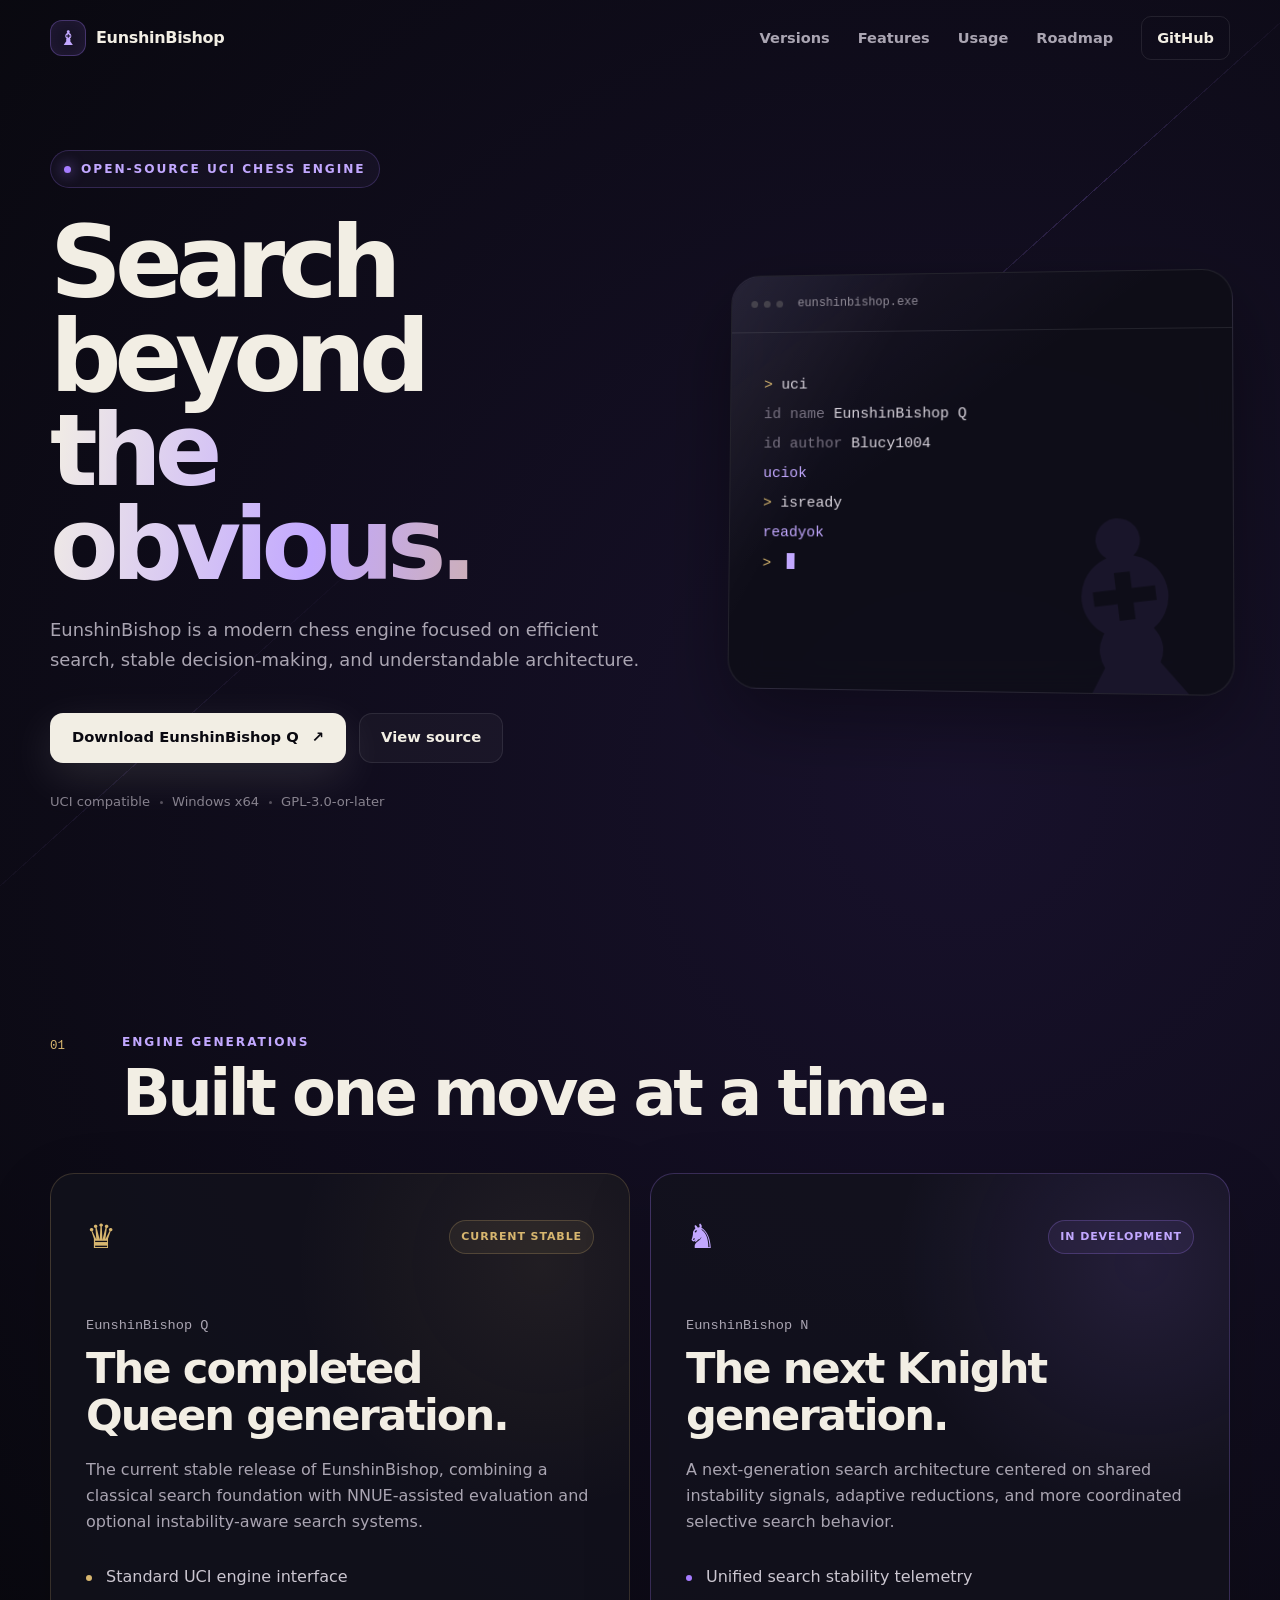
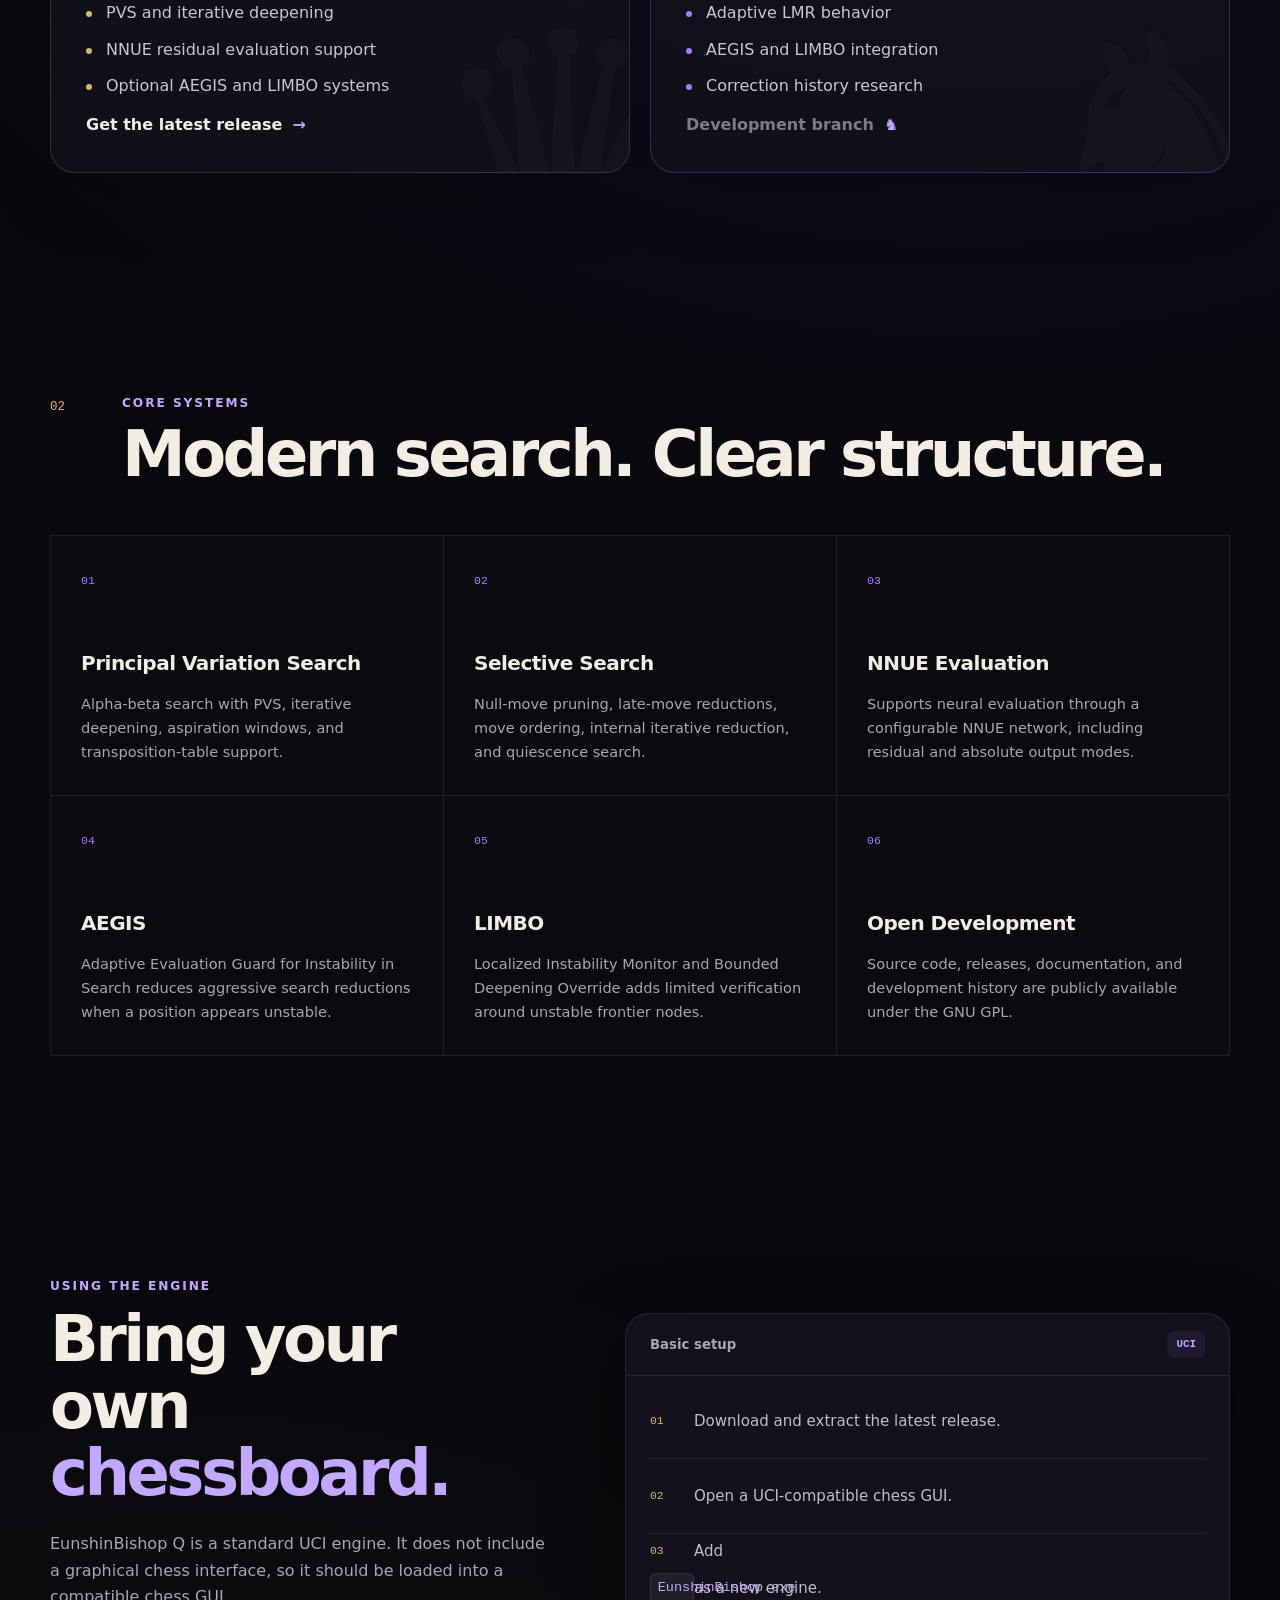
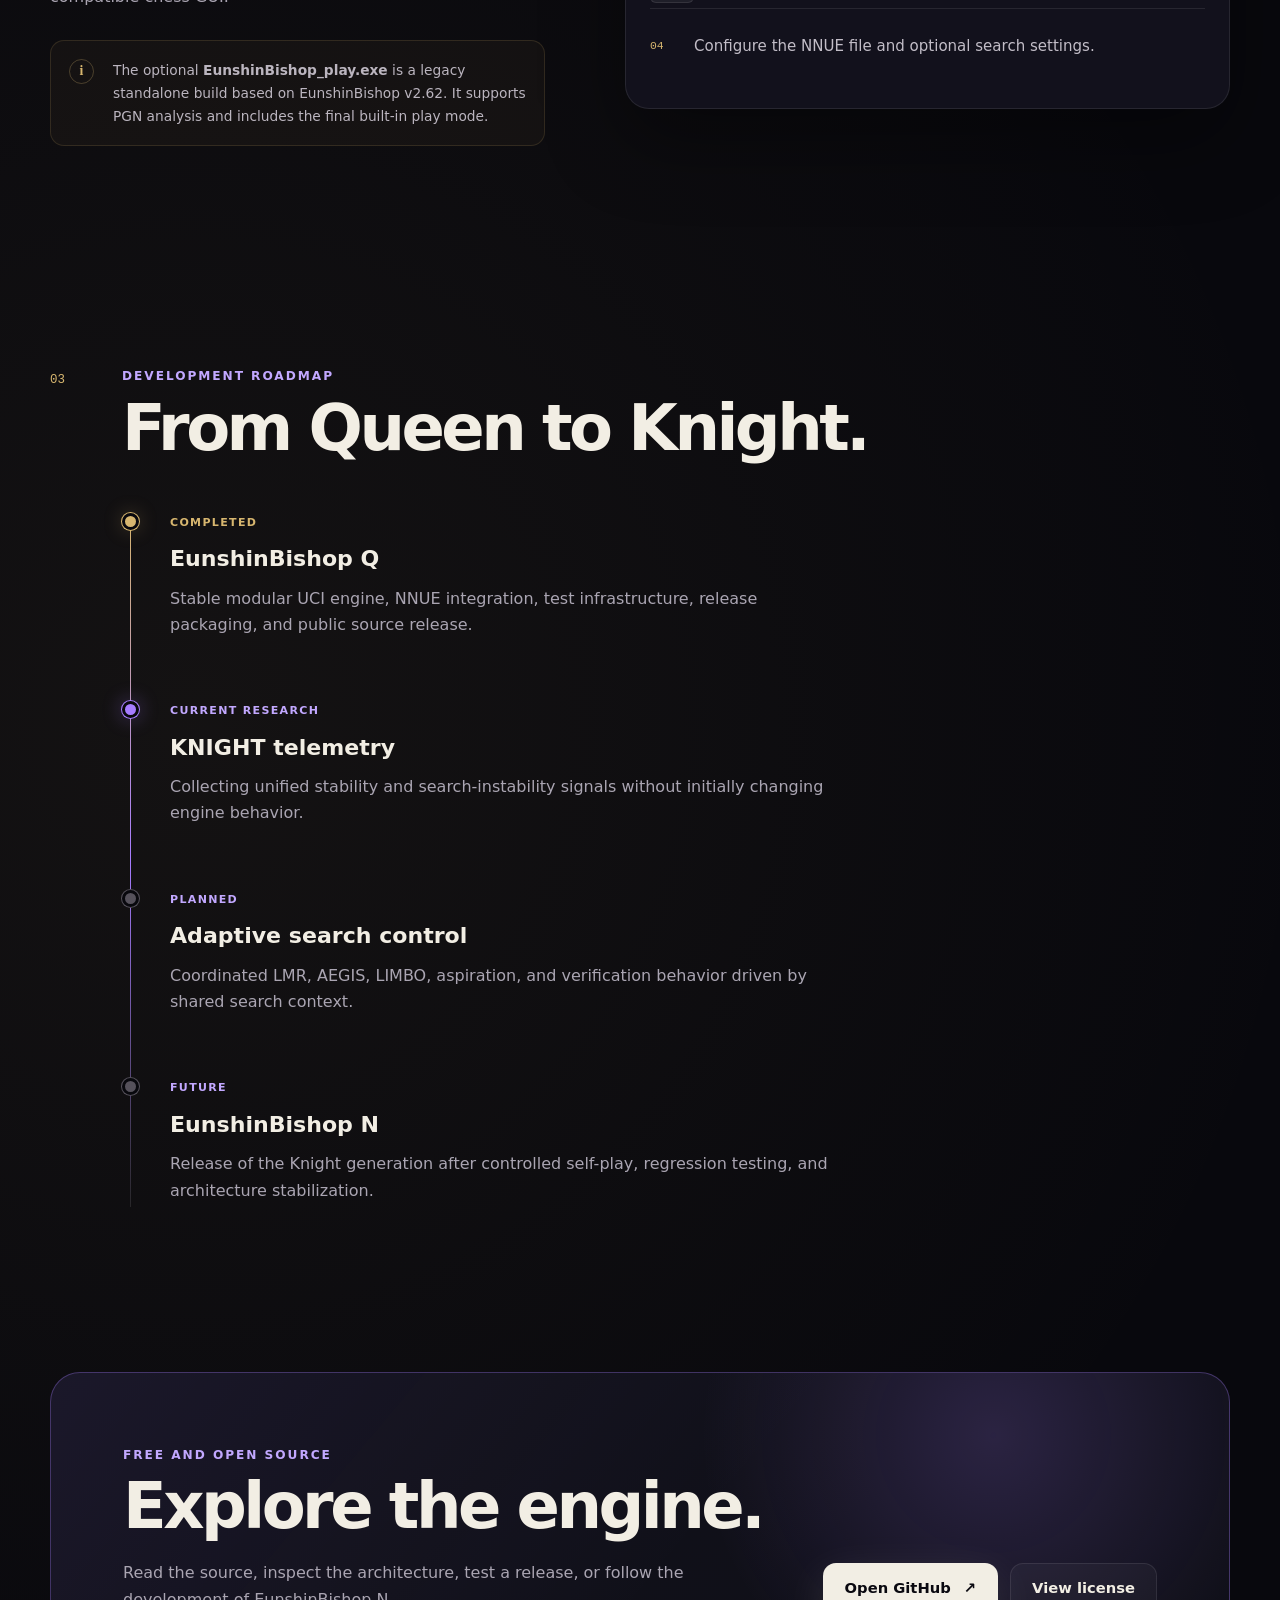
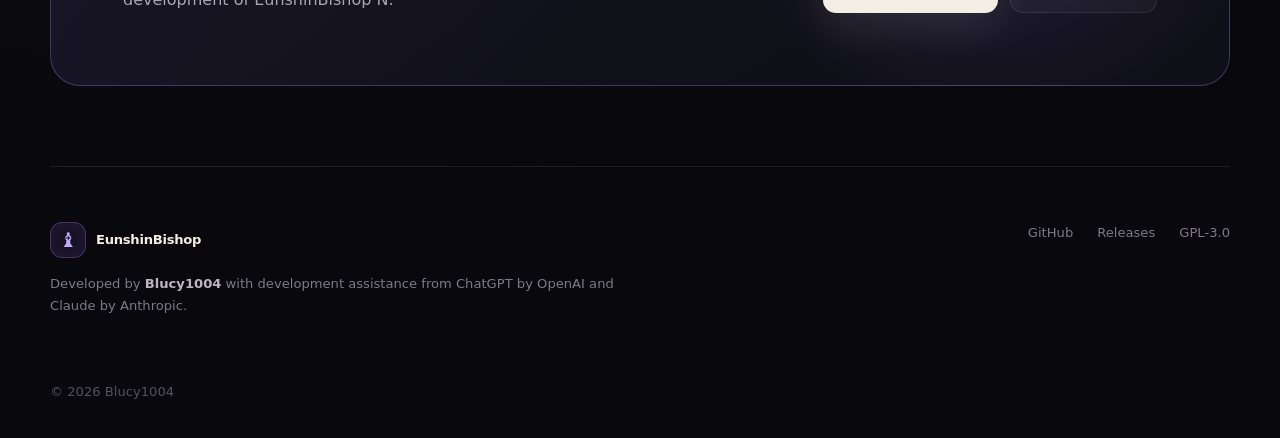
==== docs/index.html @ 6d29eba9 "Build official EunshinBishop website" ====
﻿<!DOCTYPE html>
<html lang="en">
<head>
  <meta charset="UTF-8">
  <meta name="viewport" content="width=device-width, initial-scale=1.0">

  <meta
    name="description"
    content="EunshinBishop is a free and open-source UCI chess engine developed by Blucy1004."
  >

  <title>EunshinBishop — Open Source Chess Engine</title>

  <link rel="stylesheet" href="style.css">
</head>

<body>
  <div class="background-grid" aria-hidden="true"></div>
  <div class="bishop-line bishop-line-one" aria-hidden="true"></div>
  <div class="bishop-line bishop-line-two" aria-hidden="true"></div>

  <header class="site-header">
    <a class="brand" href="#top" aria-label="EunshinBishop home">
      <span class="brand-symbol">♝</span>
      <span>EunshinBishop</span>
    </a>

    <button
      class="menu-button"
      type="button"
      aria-label="Open navigation"
      aria-expanded="false"
    >
      <span></span>
      <span></span>
      <span></span>
    </button>

    <nav class="site-nav" aria-label="Main navigation">
      <a href="#versions">Versions</a>
      <a href="#features">Features</a>
      <a href="#usage">Usage</a>
      <a href="#roadmap">Roadmap</a>
      <a
        class="nav-github"
        href="https://github.com/Blucy1004/EunshinBishop"
        target="_blank"
        rel="noopener noreferrer"
      >
        GitHub
      </a>
    </nav>
  </header>

  <main id="top">
    <section class="hero section">
      <div class="hero-copy reveal">
        <div class="eyebrow">
          <span class="status-dot"></span>
          Open-source UCI chess engine
        </div>

        <h1>
          Search beyond
          <span>the obvious.</span>
        </h1>

        <p class="hero-description">
          EunshinBishop is a modern chess engine focused on efficient search,
          stable decision-making, and understandable architecture.
        </p>

        <div class="hero-actions">
          <a
            class="button button-primary"
            href="https://github.com/Blucy1004/EunshinBishop/releases"
            target="_blank"
            rel="noopener noreferrer"
          >
            Download EunshinBishop Q
            <span aria-hidden="true">↗</span>
          </a>

          <a
            class="button button-secondary"
            href="https://github.com/Blucy1004/EunshinBishop"
            target="_blank"
            rel="noopener noreferrer"
          >
            View source
          </a>
        </div>

        <div class="hero-meta">
          <span>UCI compatible</span>
          <span>Windows x64</span>
          <span>GPL-3.0-or-later</span>
        </div>
      </div>

      <div class="hero-visual reveal" aria-hidden="true">
        <div class="engine-card">
          <div class="engine-card-header">
            <span class="terminal-dots">
              <i></i>
              <i></i>
              <i></i>
            </span>

            <span>eunshinbishop.exe</span>
          </div>

          <div class="terminal">
            <p><span class="prompt">&gt;</span> uci</p>
            <p><span class="muted">id name</span> EunshinBishop Q</p>
            <p><span class="muted">id author</span> Blucy1004</p>
            <p><span class="accent">uciok</span></p>
            <p><span class="prompt">&gt;</span> isready</p>
            <p><span class="accent">readyok</span></p>
            <p class="terminal-cursor">
              <span class="prompt">&gt;</span>
              <span class="cursor"></span>
            </p>
          </div>

          <div class="bishop-emblem">♝</div>
        </div>
      </div>
    </section>

    <section id="versions" class="section">
      <div class="section-heading reveal">
        <span class="section-number">01</span>

        <div>
          <p class="section-label">Engine generations</p>
          <h2>Built one move at a time.</h2>
        </div>
      </div>

      <div class="version-grid">
        <article class="version-card version-current reveal">
          <div class="version-topline">
            <span class="piece-icon">♛</span>
            <span class="version-badge">Current stable</span>
          </div>

          <p class="version-name">EunshinBishop Q</p>

          <h3>The completed Queen generation.</h3>

          <p>
            The current stable release of EunshinBishop, combining a classical
            search foundation with NNUE-assisted evaluation and optional
            instability-aware search systems.
          </p>

          <ul>
            <li>Standard UCI engine interface</li>
            <li>PVS and iterative deepening</li>
            <li>NNUE residual evaluation support</li>
            <li>Optional AEGIS and LIMBO systems</li>
          </ul>

          <a
            class="text-link"
            href="https://github.com/Blucy1004/EunshinBishop/releases"
            target="_blank"
            rel="noopener noreferrer"
          >
            Get the latest release
            <span>→</span>
          </a>
        </article>

        <article class="version-card version-next reveal">
          <div class="version-topline">
            <span class="piece-icon">♞</span>
            <span class="version-badge version-badge-next">In development</span>
          </div>

          <p class="version-name">EunshinBishop N</p>

          <h3>The next Knight generation.</h3>

          <p>
            A next-generation search architecture centered on shared
            instability signals, adaptive reductions, and more coordinated
            selective search behavior.
          </p>

          <ul>
            <li>Unified search stability telemetry</li>
            <li>Adaptive LMR behavior</li>
            <li>AEGIS and LIMBO integration</li>
            <li>Correction history research</li>
          </ul>

          <span class="text-link text-link-disabled">
            Development branch
            <span>♞</span>
          </span>
        </article>
      </div>
    </section>

    <section id="features" class="section">
      <div class="section-heading reveal">
        <span class="section-number">02</span>

        <div>
          <p class="section-label">Core systems</p>
          <h2>Modern search. Clear structure.</h2>
        </div>
      </div>

      <div class="feature-grid">
        <article class="feature-card reveal">
          <span class="feature-index">01</span>
          <h3>Principal Variation Search</h3>
          <p>
            Alpha-beta search with PVS, iterative deepening, aspiration
            windows, and transposition-table support.
          </p>
        </article>

        <article class="feature-card reveal">
          <span class="feature-index">02</span>
          <h3>Selective Search</h3>
          <p>
            Null-move pruning, late-move reductions, move ordering, internal
            iterative reduction, and quiescence search.
          </p>
        </article>

        <article class="feature-card reveal">
          <span class="feature-index">03</span>
          <h3>NNUE Evaluation</h3>
          <p>
            Supports neural evaluation through a configurable NNUE network,
            including residual and absolute output modes.
          </p>
        </article>

        <article class="feature-card reveal">
          <span class="feature-index">04</span>
          <h3>AEGIS</h3>
          <p>
            Adaptive Evaluation Guard for Instability in Search reduces
            aggressive search reductions when a position appears unstable.
          </p>
        </article>

        <article class="feature-card reveal">
          <span class="feature-index">05</span>
          <h3>LIMBO</h3>
          <p>
            Localized Instability Monitor and Bounded Deepening Override adds
            limited verification around unstable frontier nodes.
          </p>
        </article>

        <article class="feature-card reveal">
          <span class="feature-index">06</span>
          <h3>Open Development</h3>
          <p>
            Source code, releases, documentation, and development history are
            publicly available under the GNU GPL.
          </p>
        </article>
      </div>
    </section>

    <section id="usage" class="section usage-section">
      <div class="usage-content reveal">
        <p class="section-label">Using the engine</p>

        <h2>
          Bring your own
          <span>chessboard.</span>
        </h2>

        <p>
          EunshinBishop Q is a standard UCI engine. It does not include a
          graphical chess interface, so it should be loaded into a compatible
          chess GUI.
        </p>

        <div class="usage-notice">
          <span class="notice-icon">i</span>

          <p>
            The optional <strong>EunshinBishop_play.exe</strong> is a legacy
            standalone build based on EunshinBishop v2.62. It supports PGN
            analysis and includes the final built-in play mode.
          </p>
        </div>
      </div>

      <div class="uci-panel reveal">
        <div class="uci-panel-title">
          <span>Basic setup</span>
          <span class="uci-language">UCI</span>
        </div>

        <ol>
          <li>
            <span>01</span>
            Download and extract the latest release.
          </li>
          <li>
            <span>02</span>
            Open a UCI-compatible chess GUI.
          </li>
          <li>
            <span>03</span>
            Add <code>EunshinBishop.exe</code> as a new engine.
          </li>
          <li>
            <span>04</span>
            Configure the NNUE file and optional search settings.
          </li>
        </ol>
      </div>
    </section>

    <section id="roadmap" class="section">
      <div class="section-heading reveal">
        <span class="section-number">03</span>

        <div>
          <p class="section-label">Development roadmap</p>
          <h2>From Queen to Knight.</h2>
        </div>
      </div>

      <div class="roadmap">
        <div class="roadmap-item roadmap-complete reveal">
          <div class="roadmap-marker"></div>

          <div class="roadmap-content">
            <span>Completed</span>
            <h3>EunshinBishop Q</h3>
            <p>
              Stable modular UCI engine, NNUE integration, test infrastructure,
              release packaging, and public source release.
            </p>
          </div>
        </div>

        <div class="roadmap-item roadmap-active reveal">
          <div class="roadmap-marker"></div>

          <div class="roadmap-content">
            <span>Current research</span>
            <h3>KNIGHT telemetry</h3>
            <p>
              Collecting unified stability and search-instability signals
              without initially changing engine behavior.
            </p>
          </div>
        </div>

        <div class="roadmap-item reveal">
          <div class="roadmap-marker"></div>

          <div class="roadmap-content">
            <span>Planned</span>
            <h3>Adaptive search control</h3>
            <p>
              Coordinated LMR, AEGIS, LIMBO, aspiration, and verification
              behavior driven by shared search context.
            </p>
          </div>
        </div>

        <div class="roadmap-item reveal">
          <div class="roadmap-marker"></div>

          <div class="roadmap-content">
            <span>Future</span>
            <h3>EunshinBishop N</h3>
            <p>
              Release of the Knight generation after controlled self-play,
              regression testing, and architecture stabilization.
            </p>
          </div>
        </div>
      </div>
    </section>

    <section class="section final-cta reveal">
      <div>
        <p class="section-label">Free and open source</p>
        <h2>Explore the engine.</h2>

        <p>
          Read the source, inspect the architecture, test a release, or follow
          the development of EunshinBishop N.
        </p>
      </div>

      <div class="final-actions">
        <a
          class="button button-primary"
          href="https://github.com/Blucy1004/EunshinBishop"
          target="_blank"
          rel="noopener noreferrer"
        >
          Open GitHub
          <span>↗</span>
        </a>

        <a
          class="button button-secondary"
          href="https://github.com/Blucy1004/EunshinBishop/blob/main/LICENSE"
          target="_blank"
          rel="noopener noreferrer"
        >
          View license
        </a>
      </div>
    </section>
  </main>

  <footer class="site-footer">
    <div>
      <a class="brand footer-brand" href="#top">
        <span class="brand-symbol">♝</span>
        <span>EunshinBishop</span>
      </a>

      <p>
        Developed by <strong>Blucy1004</strong> with development assistance
        from ChatGPT by OpenAI and Claude by Anthropic.
      </p>
    </div>

    <div class="footer-links">
      <a
        href="https://github.com/Blucy1004/EunshinBishop"
        target="_blank"
        rel="noopener noreferrer"
      >
        GitHub
      </a>

      <a
        href="https://github.com/Blucy1004/EunshinBishop/releases"
        target="_blank"
        rel="noopener noreferrer"
      >
        Releases
      </a>

      <a
        href="https://github.com/Blucy1004/EunshinBishop/blob/main/LICENSE"
        target="_blank"
        rel="noopener noreferrer"
      >
        GPL-3.0
      </a>
    </div>

    <p class="copyright">
      © <span id="current-year"></span> Blucy1004
    </p>
  </footer>

  <script src="script.js"></script>
</body>
</html>
---- docs/style.css ----
﻿:root {
  --background: #08080d;
  --background-soft: #0d0d15;
  --panel: rgba(19, 18, 29, 0.78);
  --panel-strong: #12111c;
  --ivory: #f2eee4;
  --muted: #aaa5b2;
  --purple: #a67cff;
  --purple-bright: #c2a8ff;
  --purple-dark: #6f43d6;
  --gold: #d7b66f;
  --border: rgba(255, 255, 255, 0.09);
  --border-bright: rgba(166, 124, 255, 0.32);
  --shadow: 0 30px 80px rgba(0, 0, 0, 0.38);
  --container: 1180px;
  --radius: 24px;
}

* {
  box-sizing: border-box;
}

html {
  scroll-behavior: smooth;
}

body {
  margin: 0;
  overflow-x: hidden;
  background:
    radial-gradient(circle at 75% 15%, rgba(111, 67, 214, 0.15), transparent 30%),
    radial-gradient(circle at 15% 75%, rgba(215, 182, 111, 0.06), transparent 28%),
    var(--background);
  color: var(--ivory);
  font-family:
    Inter,
    ui-sans-serif,
    system-ui,
    -apple-system,
    BlinkMacSystemFont,
    "Segoe UI",
    sans-serif;
  line-height: 1.65;
}

body.menu-open {
  overflow: hidden;
}

a {
  color: inherit;
  text-decoration: none;
}

button,
a {
  -webkit-tap-highlight-color: transparent;
}

code {
  padding: 0.18rem 0.42rem;
  border: 1px solid var(--border);
  border-radius: 6px;
  background: rgba(255, 255, 255, 0.06);
  color: var(--purple-bright);
  font-family: "Cascadia Code", Consolas, monospace;
  font-size: 0.9em;
}

.background-grid {
  position: fixed;
  inset: 0;
  z-index: -4;
  opacity: 0.24;
  background-image:
    linear-gradient(rgba(255, 255, 255, 0.025) 1px, transparent 1px),
    linear-gradient(90deg, rgba(255, 255, 255, 0.025) 1px, transparent 1px);
  background-size: 72px 72px;
  mask-image: linear-gradient(to bottom, black, transparent 82%);
  pointer-events: none;
}

.bishop-line {
  position: fixed;
  z-index: -3;
  width: 650px;
  height: 1px;
  opacity: 0.32;
  background: linear-gradient(
    90deg,
    transparent,
    rgba(166, 124, 255, 0.58),
    transparent
  );
  pointer-events: none;
}

.bishop-line-one {
  top: 22%;
  right: -130px;
  transform: rotate(-42deg);
}

.bishop-line-two {
  bottom: 16%;
  left: -180px;
  transform: rotate(-42deg);
  opacity: 0.16;
}

.site-header {
  position: fixed;
  top: 0;
  left: 50%;
  z-index: 100;
  width: min(calc(100% - 32px), var(--container));
  height: 76px;
  display: flex;
  align-items: center;
  justify-content: space-between;
  transform: translateX(-50%);
  transition:
    background 180ms ease,
    border-color 180ms ease,
    backdrop-filter 180ms ease,
    top 180ms ease;
}

.site-header.scrolled {
  top: 12px;
  padding: 0 22px;
  border: 1px solid var(--border);
  border-radius: 18px;
  background: rgba(8, 8, 13, 0.76);
  box-shadow: 0 20px 45px rgba(0, 0, 0, 0.22);
  backdrop-filter: blur(18px);
}

.brand {
  display: inline-flex;
  align-items: center;
  gap: 10px;
  color: var(--ivory);
  font-weight: 740;
  letter-spacing: -0.02em;
}

.brand-symbol {
  display: grid;
  width: 36px;
  height: 36px;
  place-items: center;
  border: 1px solid var(--border-bright);
  border-radius: 12px;
  background: rgba(166, 124, 255, 0.09);
  color: var(--purple-bright);
  font-size: 1.25rem;
  box-shadow: inset 0 0 18px rgba(166, 124, 255, 0.08);
}

.site-nav {
  display: flex;
  align-items: center;
  gap: 28px;
  color: var(--muted);
  font-size: 0.91rem;
  font-weight: 600;
}

.site-nav a {
  transition: color 150ms ease;
}

.site-nav a:hover {
  color: var(--ivory);
}

.nav-github {
  padding: 9px 15px;
  border: 1px solid var(--border);
  border-radius: 10px;
  color: var(--ivory);
}

.menu-button {
  display: none;
  width: 42px;
  height: 42px;
  padding: 10px;
  border: 1px solid var(--border);
  border-radius: 12px;
  background: rgba(255, 255, 255, 0.04);
}

.menu-button span {
  display: block;
  width: 100%;
  height: 1px;
  margin: 5px 0;
  background: var(--ivory);
  transition:
    transform 180ms ease,
    opacity 180ms ease;
}

.section {
  width: min(calc(100% - 40px), var(--container));
  margin: 0 auto;
  padding: 110px 0;
}

.hero {
  min-height: 100vh;
  display: grid;
  grid-template-columns: 1.08fr 0.92fr;
  align-items: center;
  gap: 80px;
  padding-top: 150px;
}

.eyebrow,
.section-label {
  color: var(--purple-bright);
  font-size: 0.76rem;
  font-weight: 760;
  letter-spacing: 0.16em;
  text-transform: uppercase;
}

.eyebrow {
  display: inline-flex;
  align-items: center;
  gap: 10px;
  padding: 8px 13px;
  border: 1px solid rgba(166, 124, 255, 0.22);
  border-radius: 999px;
  background: rgba(166, 124, 255, 0.055);
}

.status-dot {
  width: 7px;
  height: 7px;
  border-radius: 50%;
  background: var(--purple);
  box-shadow: 0 0 14px var(--purple);
}

.hero h1 {
  max-width: 780px;
  margin: 28px 0 24px;
  font-size: clamp(4rem, 7.8vw, 7rem);
  line-height: 0.94;
  letter-spacing: -0.07em;
}

.hero h1 span {
  display: block;
  color: transparent;
  background: linear-gradient(
    100deg,
    var(--ivory),
    var(--purple-bright) 46%,
    var(--gold)
  );
  background-clip: text;
  -webkit-background-clip: text;
}

.hero-description {
  max-width: 670px;
  margin: 0;
  color: var(--muted);
  font-size: 1.12rem;
}

.hero-actions {
  display: flex;
  flex-wrap: wrap;
  gap: 13px;
  margin-top: 38px;
}

.button {
  display: inline-flex;
  min-height: 50px;
  align-items: center;
  justify-content: center;
  gap: 13px;
  padding: 0 21px;
  border: 1px solid transparent;
  border-radius: 13px;
  font-size: 0.92rem;
  font-weight: 760;
  transition:
    transform 150ms ease,
    border-color 150ms ease,
    background 150ms ease,
    box-shadow 150ms ease;
}

.button:hover {
  transform: translateY(-2px);
}

.button-primary {
  background: var(--ivory);
  color: #0a0910;
  box-shadow: 0 14px 45px rgba(242, 238, 228, 0.12);
}

.button-primary:hover {
  background: white;
  box-shadow: 0 18px 55px rgba(242, 238, 228, 0.18);
}

.button-secondary {
  border-color: var(--border);
  background: rgba(255, 255, 255, 0.035);
  color: var(--ivory);
}

.button-secondary:hover {
  border-color: var(--border-bright);
  background: rgba(166, 124, 255, 0.06);
}

.hero-meta {
  display: flex;
  flex-wrap: wrap;
  gap: 10px 22px;
  margin-top: 28px;
  color: #87828e;
  font-size: 0.82rem;
}

.hero-meta span {
  position: relative;
}

.hero-meta span:not(:last-child)::after {
  position: absolute;
  top: 50%;
  right: -13px;
  width: 3px;
  height: 3px;
  border-radius: 50%;
  background: #56515d;
  content: "";
}

.hero-visual {
  position: relative;
}

.engine-card {
  position: relative;
  overflow: hidden;
  min-height: 420px;
  border: 1px solid var(--border);
  border-radius: 30px;
  background:
    linear-gradient(145deg, rgba(166, 124, 255, 0.08), transparent 40%),
    rgba(13, 13, 21, 0.82);
  box-shadow: var(--shadow);
  transform: perspective(1200px) rotateY(-5deg) rotateX(2deg);
  backdrop-filter: blur(15px);
}

.engine-card::before {
  position: absolute;
  inset: 0;
  border-radius: inherit;
  background: linear-gradient(
    120deg,
    rgba(255, 255, 255, 0.06),
    transparent 28%
  );
  content: "";
  pointer-events: none;
}

.engine-card-header {
  height: 58px;
  display: flex;
  align-items: center;
  gap: 15px;
  padding: 0 20px;
  border-bottom: 1px solid var(--border);
  color: #8e8995;
  font-family: "Cascadia Code", Consolas, monospace;
  font-size: 0.76rem;
}

.terminal-dots {
  display: flex;
  gap: 6px;
}

.terminal-dots i {
  width: 7px;
  height: 7px;
  border-radius: 50%;
  background: #3c3943;
}

.terminal {
  position: relative;
  z-index: 2;
  padding: 38px 34px;
  color: #d8d3dc;
  font-family: "Cascadia Code", Consolas, monospace;
  font-size: clamp(0.78rem, 1.4vw, 0.94rem);
  line-height: 2;
}

.terminal p {
  margin: 0;
}

.prompt {
  color: var(--gold);
}

.muted {
  color: #777180;
}

.accent {
  color: var(--purple-bright);
}

.cursor {
  display: inline-block;
  width: 8px;
  height: 1.05em;
  margin-left: 7px;
  background: var(--purple-bright);
  vertical-align: -2px;
  animation: blink 1s steps(1) infinite;
}

.bishop-emblem {
  position: absolute;
  right: -20px;
  bottom: -68px;
  color: rgba(166, 124, 255, 0.075);
  font-size: 17rem;
  line-height: 1;
  transform: rotate(-7deg);
}

.section-heading {
  display: grid;
  grid-template-columns: 54px 1fr;
  align-items: start;
  gap: 18px;
  margin-bottom: 46px;
}

.section-number {
  padding-top: 4px;
  color: var(--gold);
  font-family: "Cascadia Code", Consolas, monospace;
  font-size: 0.78rem;
}

.section-label {
  margin: 0 0 8px;
}

.section-heading h2,
.usage-content h2,
.final-cta h2 {
  margin: 0;
  font-size: clamp(2.2rem, 5vw, 4.3rem);
  line-height: 1.05;
  letter-spacing: -0.055em;
}

.version-grid {
  display: grid;
  grid-template-columns: repeat(2, 1fr);
  gap: 20px;
}

.version-card {
  position: relative;
  overflow: hidden;
  min-height: 520px;
  padding: 35px;
  border: 1px solid var(--border);
  border-radius: var(--radius);
  background: var(--panel);
  box-shadow: 0 24px 70px rgba(0, 0, 0, 0.15);
}

.version-card::after {
  position: absolute;
  right: -70px;
  bottom: -125px;
  color: rgba(255, 255, 255, 0.018);
  font-size: 19rem;
  line-height: 1;
  content: "♛";
  pointer-events: none;
}

.version-next::after {
  content: "♞";
}

.version-current {
  border-color: rgba(215, 182, 111, 0.2);
  background:
    radial-gradient(circle at 85% 15%, rgba(215, 182, 111, 0.08), transparent 35%),
    var(--panel);
}

.version-next {
  border-color: rgba(166, 124, 255, 0.25);
  background:
    radial-gradient(circle at 85% 15%, rgba(166, 124, 255, 0.12), transparent 35%),
    var(--panel);
}

.version-topline {
  display: flex;
  align-items: center;
  justify-content: space-between;
}

.piece-icon {
  color: var(--gold);
  font-size: 2.1rem;
}

.version-next .piece-icon {
  color: var(--purple-bright);
}

.version-badge {
  padding: 7px 11px;
  border: 1px solid rgba(215, 182, 111, 0.23);
  border-radius: 999px;
  background: rgba(215, 182, 111, 0.07);
  color: var(--gold);
  font-size: 0.69rem;
  font-weight: 750;
  letter-spacing: 0.08em;
  text-transform: uppercase;
}

.version-badge-next {
  border-color: rgba(166, 124, 255, 0.25);
  background: rgba(166, 124, 255, 0.07);
  color: var(--purple-bright);
}

.version-name {
  margin: 50px 0 8px;
  color: var(--muted);
  font-family: "Cascadia Code", Consolas, monospace;
  font-size: 0.85rem;
}

.version-card h3 {
  max-width: 480px;
  margin: 0 0 18px;
  font-size: clamp(1.8rem, 3.4vw, 2.7rem);
  line-height: 1.08;
  letter-spacing: -0.045em;
}

.version-card > p:not(.version-name) {
  max-width: 570px;
  color: var(--muted);
}

.version-card ul {
  display: grid;
  gap: 10px;
  margin: 28px 0 38px;
  padding: 0;
  color: #cbc6d0;
  list-style: none;
}

.version-card li {
  position: relative;
  padding-left: 20px;
}

.version-card li::before {
  position: absolute;
  top: 0.7em;
  left: 0;
  width: 6px;
  height: 6px;
  border-radius: 50%;
  background: var(--gold);
  content: "";
}

.version-next li::before {
  background: var(--purple);
}

.text-link {
  position: absolute;
  bottom: 34px;
  left: 35px;
  display: inline-flex;
  align-items: center;
  gap: 10px;
  color: var(--ivory);
  font-weight: 720;
}

.text-link span {
  color: var(--purple-bright);
  transition: transform 150ms ease;
}

.text-link:hover span {
  transform: translateX(4px);
}

.text-link-disabled {
  color: #807b87;
  cursor: default;
}

.feature-grid {
  display: grid;
  grid-template-columns: repeat(3, 1fr);
  border-top: 1px solid var(--border);
  border-left: 1px solid var(--border);
}

.feature-card {
  min-height: 260px;
  padding: 30px;
  border-right: 1px solid var(--border);
  border-bottom: 1px solid var(--border);
  background: rgba(255, 255, 255, 0.012);
  transition:
    background 160ms ease,
    transform 160ms ease;
}

.feature-card:hover {
  background: rgba(166, 124, 255, 0.035);
}

.feature-index {
  color: var(--purple);
  font-family: "Cascadia Code", Consolas, monospace;
  font-size: 0.72rem;
}

.feature-card h3 {
  margin: 55px 0 12px;
  font-size: 1.25rem;
  letter-spacing: -0.025em;
}

.feature-card p {
  margin: 0;
  color: var(--muted);
  font-size: 0.91rem;
}

.usage-section {
  display: grid;
  grid-template-columns: 0.9fr 1.1fr;
  gap: 80px;
  align-items: center;
}

.usage-content h2 {
  margin-top: 10px;
}

.usage-content h2 span {
  color: var(--purple-bright);
}

.usage-content > p:not(.section-label) {
  max-width: 570px;
  margin-top: 24px;
  color: var(--muted);
}

.usage-notice {
  display: grid;
  grid-template-columns: 30px 1fr;
  gap: 14px;
  margin-top: 30px;
  padding: 18px;
  border: 1px solid rgba(215, 182, 111, 0.15);
  border-radius: 14px;
  background: rgba(215, 182, 111, 0.04);
  color: #bbb5bf;
  font-size: 0.86rem;
}

.usage-notice p {
  margin: 0;
}

.notice-icon {
  display: grid;
  width: 25px;
  height: 25px;
  place-items: center;
  border: 1px solid rgba(215, 182, 111, 0.28);
  border-radius: 50%;
  color: var(--gold);
  font-family: Georgia, serif;
  font-weight: bold;
}

.uci-panel {
  overflow: hidden;
  border: 1px solid var(--border);
  border-radius: var(--radius);
  background: var(--panel-strong);
  box-shadow: var(--shadow);
}

.uci-panel-title {
  display: flex;
  height: 62px;
  align-items: center;
  justify-content: space-between;
  padding: 0 24px;
  border-bottom: 1px solid var(--border);
  color: var(--muted);
  font-size: 0.83rem;
  font-weight: 700;
}

.uci-language {
  padding: 5px 9px;
  border-radius: 7px;
  background: rgba(166, 124, 255, 0.09);
  color: var(--purple-bright);
  font-family: "Cascadia Code", Consolas, monospace;
  font-size: 0.68rem;
}

.uci-panel ol {
  margin: 0;
  padding: 8px 24px 24px;
  list-style: none;
}

.uci-panel li {
  display: grid;
  grid-template-columns: 44px 1fr;
  align-items: center;
  min-height: 75px;
  border-bottom: 1px solid var(--border);
  color: #c2bdc7;
  font-size: 0.94rem;
}

.uci-panel li:last-child {
  border-bottom: 0;
}

.uci-panel li > span {
  color: var(--gold);
  font-family: "Cascadia Code", Consolas, monospace;
  font-size: 0.71rem;
}

.roadmap {
  position: relative;
  max-width: 850px;
  margin-left: 72px;
}

.roadmap::before {
  position: absolute;
  top: 8px;
  bottom: 55px;
  left: 8px;
  width: 1px;
  background: linear-gradient(
    to bottom,
    var(--gold),
    var(--purple),
    rgba(255, 255, 255, 0.1)
  );
  content: "";
}

.roadmap-item {
  position: relative;
  display: grid;
  grid-template-columns: 17px 1fr;
  gap: 31px;
  padding-bottom: 48px;
}

.roadmap-marker {
  position: relative;
  z-index: 2;
  width: 17px;
  height: 17px;
  margin-top: 5px;
  border: 3px solid var(--background);
  border-radius: 50%;
  background: #55515b;
  box-shadow: 0 0 0 1px #55515b;
}

.roadmap-complete .roadmap-marker {
  background: var(--gold);
  box-shadow:
    0 0 0 1px var(--gold),
    0 0 20px rgba(215, 182, 111, 0.28);
}

.roadmap-active .roadmap-marker {
  background: var(--purple);
  box-shadow:
    0 0 0 1px var(--purple),
    0 0 20px rgba(166, 124, 255, 0.42);
}

.roadmap-content {
  padding-bottom: 10px;
}

.roadmap-content > span {
  color: var(--purple-bright);
  font-size: 0.69rem;
  font-weight: 760;
  letter-spacing: 0.12em;
  text-transform: uppercase;
}

.roadmap-complete .roadmap-content > span {
  color: var(--gold);
}

.roadmap-content h3 {
  margin: 7px 0 8px;
  font-size: 1.38rem;
}

.roadmap-content p {
  max-width: 670px;
  margin: 0;
  color: var(--muted);
}

.final-cta {
  display: flex;
  align-items: flex-end;
  justify-content: space-between;
  gap: 60px;
  margin-bottom: 80px;
  padding: 72px;
  border: 1px solid var(--border-bright);
  border-radius: 30px;
  background:
    radial-gradient(circle at 80% 20%, rgba(166, 124, 255, 0.18), transparent 30%),
    linear-gradient(130deg, rgba(166, 124, 255, 0.07), transparent 55%),
    var(--panel);
}

.final-cta p:not(.section-label) {
  max-width: 650px;
  margin: 20px 0 0;
  color: var(--muted);
}

.final-actions {
  display: flex;
  flex-shrink: 0;
  gap: 12px;
}

.site-footer {
  width: min(calc(100% - 40px), var(--container));
  display: grid;
  grid-template-columns: 1fr auto;
  gap: 50px;
  margin: 0 auto;
  padding: 55px 0 35px;
  border-top: 1px solid var(--border);
  color: #7e7984;
  font-size: 0.82rem;
}

.footer-brand {
  margin-bottom: 15px;
}

.site-footer > div:first-child p {
  max-width: 590px;
  margin: 0;
}

.site-footer strong {
  color: #bcb6c1;
}

.footer-links {
  display: flex;
  gap: 24px;
}

.footer-links a:hover {
  color: var(--ivory);
}

.copyright {
  grid-column: 1 / -1;
  margin: 15px 0 0;
  color: #56515c;
}

.reveal {
  opacity: 0;
  transform: translateY(24px);
  transition:
    opacity 700ms ease,
    transform 700ms ease;
}

.reveal.visible {
  opacity: 1;
  transform: translateY(0);
}

@keyframes blink {
  50% {
    opacity: 0;
  }
}

@media (max-width: 960px) {
  .site-nav {
    position: fixed;
    top: 84px;
    right: 16px;
    left: 16px;
    display: none;
    flex-direction: column;
    align-items: stretch;
    gap: 4px;
    padding: 16px;
    border: 1px solid var(--border);
    border-radius: 18px;
    background: rgba(8, 8, 13, 0.96);
    box-shadow: var(--shadow);
    backdrop-filter: blur(20px);
  }

  .site-nav.open {
    display: flex;
  }

  .site-nav a {
    padding: 12px 14px;
    border-radius: 10px;
  }

  .site-nav a:hover {
    background: rgba(255, 255, 255, 0.04);
  }

  .menu-button {
    display: block;
  }

  .menu-button.active span:nth-child(1) {
    transform: translateY(6px) rotate(45deg);
  }

  .menu-button.active span:nth-child(2) {
    opacity: 0;
  }

  .menu-button.active span:nth-child(3) {
    transform: translateY(-6px) rotate(-45deg);
  }

  .hero {
    grid-template-columns: 1fr;
    gap: 55px;
    padding-top: 145px;
  }

  .hero-copy {
    max-width: 760px;
  }

  .hero-visual {
    max-width: 680px;
  }

  .engine-card {
    transform: none;
  }

  .feature-grid {
    grid-template-columns: repeat(2, 1fr);
  }

  .usage-section {
    grid-template-columns: 1fr;
    gap: 48px;
  }

  .final-cta {
    align-items: flex-start;
    flex-direction: column;
  }
}

@media (max-width: 700px) {
  .section {
    width: min(calc(100% - 28px), var(--container));
    padding: 82px 0;
  }

  .site-header {
    width: calc(100% - 28px);
  }

  .site-header.scrolled {
    padding: 0 15px;
  }

  .hero {
    min-height: auto;
    padding-top: 135px;
  }

  .hero h1 {
    font-size: clamp(3.3rem, 16vw, 5.2rem);
  }

  .hero-description {
    font-size: 1rem;
  }

  .hero-actions,
  .hero-actions .button {
    width: 100%;
  }

  .hero-meta span::after {
    display: none;
  }

  .engine-card {
    min-height: 360px;
    border-radius: 22px;
  }

  .terminal {
    padding: 28px 20px;
  }

  .bishop-emblem {
    font-size: 13rem;
  }

  .section-heading {
    grid-template-columns: 38px 1fr;
    gap: 10px;
  }

  .version-grid,
  .feature-grid {
    grid-template-columns: 1fr;
  }

  .version-card {
    min-height: 550px;
    padding: 25px;
  }

  .text-link {
    bottom: 25px;
    left: 25px;
  }

  .feature-grid {
    border-radius: 18px;
    overflow: hidden;
  }

  .feature-card {
    min-height: 225px;
  }

  .feature-card h3 {
    margin-top: 40px;
  }

  .roadmap {
    margin-left: 4px;
  }

  .roadmap-item {
    gap: 20px;
  }

  .final-cta {
    width: calc(100% - 28px);
    margin-bottom: 50px;
    padding: 34px 24px;
    border-radius: 22px;
  }

  .final-actions {
    width: 100%;
    flex-direction: column;
  }

  .final-actions .button {
    width: 100%;
  }

  .site-footer {
    width: calc(100% - 28px);
    grid-template-columns: 1fr;
    gap: 25px;
  }

  .footer-links {
    flex-wrap: wrap;
  }

  .copyright {
    grid-column: auto;
  }
}

@media (prefers-reduced-motion: reduce) {
  html {
    scroll-behavior: auto;
  }

  *,
  *::before,
  *::after {
    animation-duration: 0.01ms !important;
    animation-iteration-count: 1 !important;
    transition-duration: 0.01ms !important;
  }

  .reveal {
    opacity: 1;
    transform: none;
  }
}
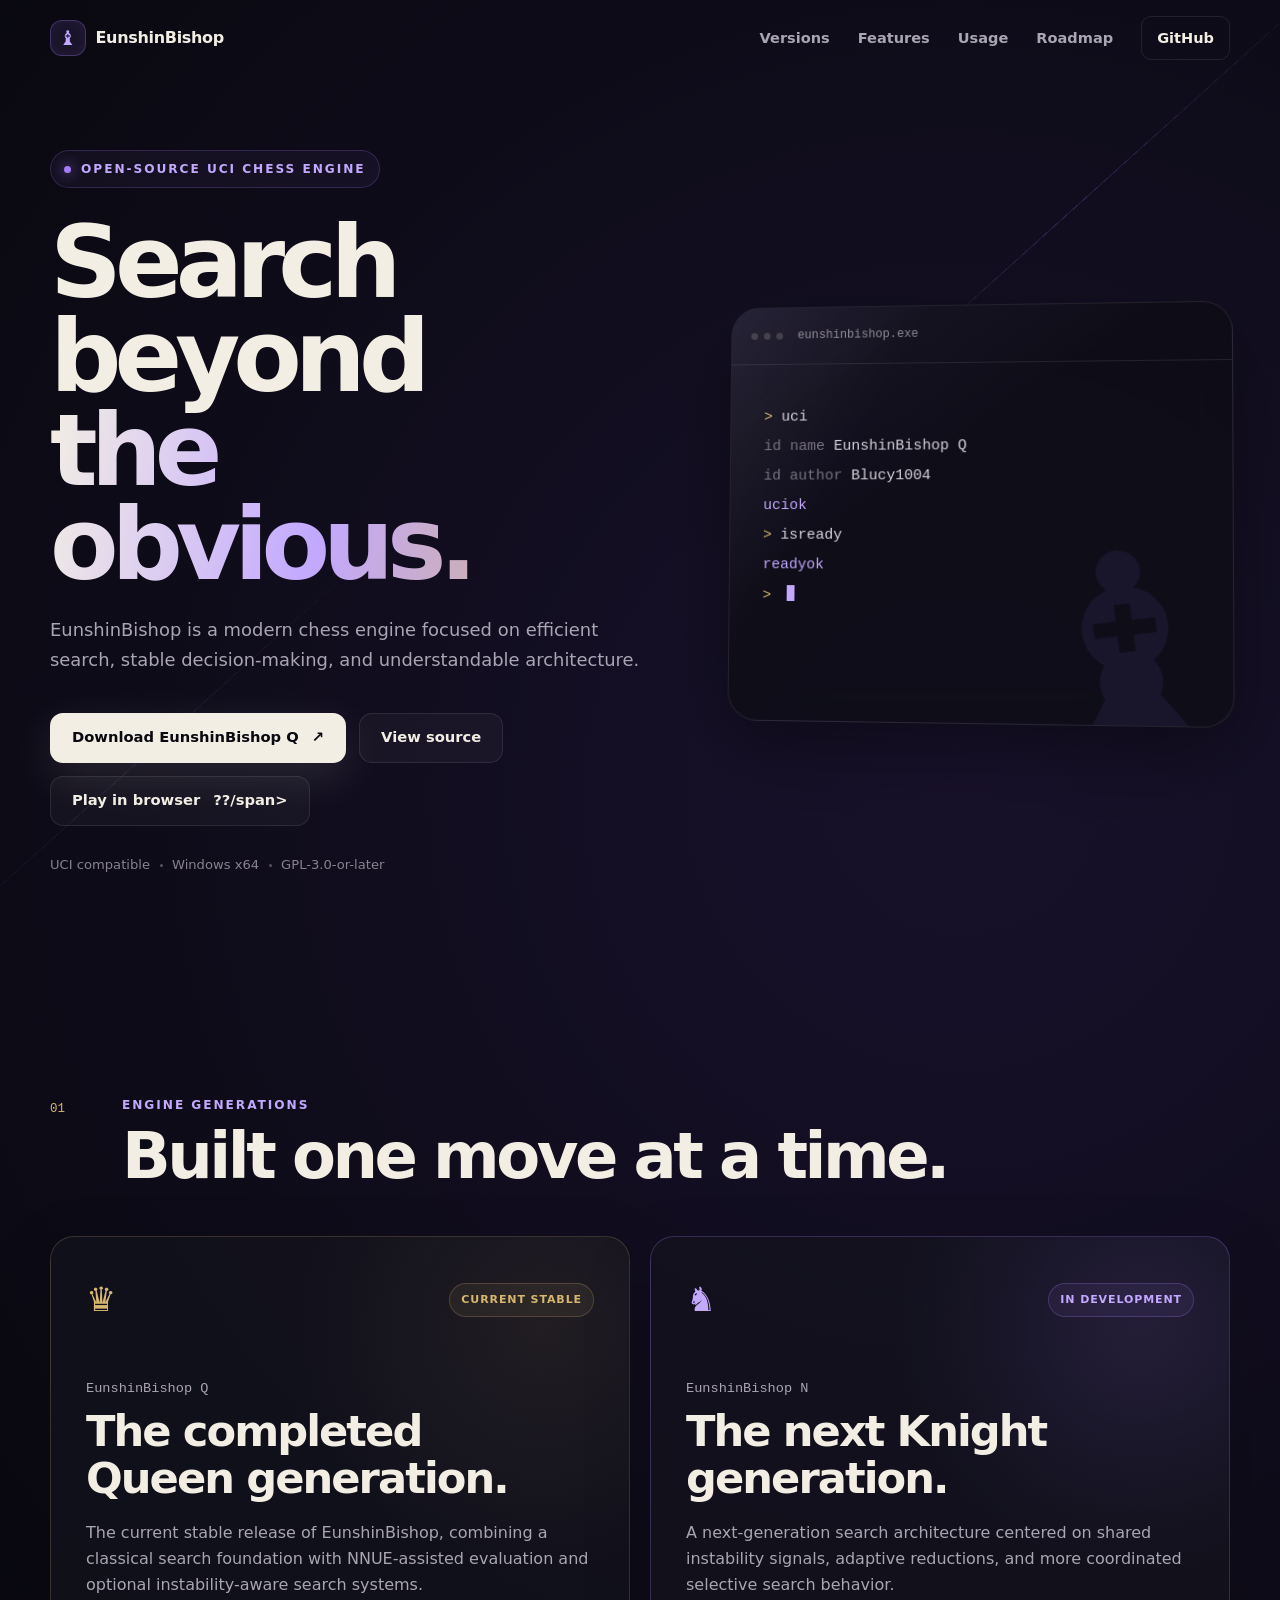
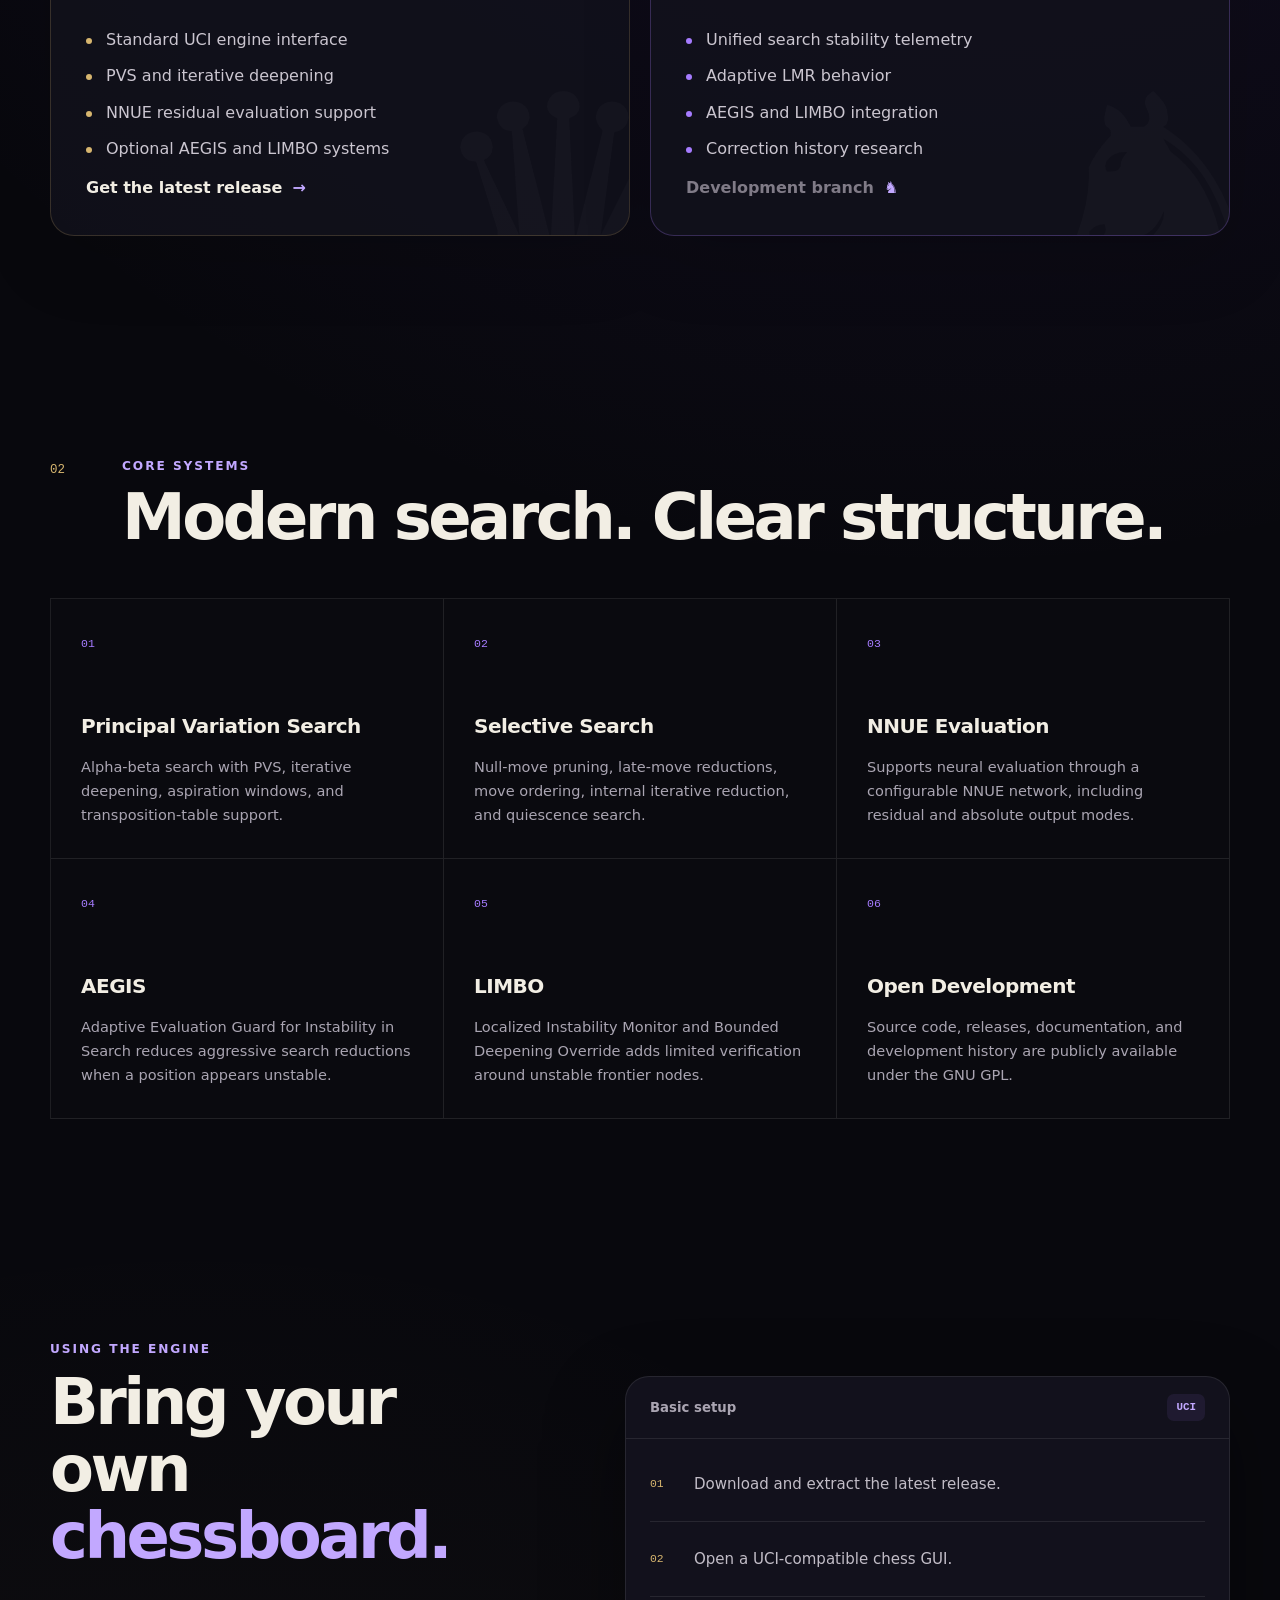
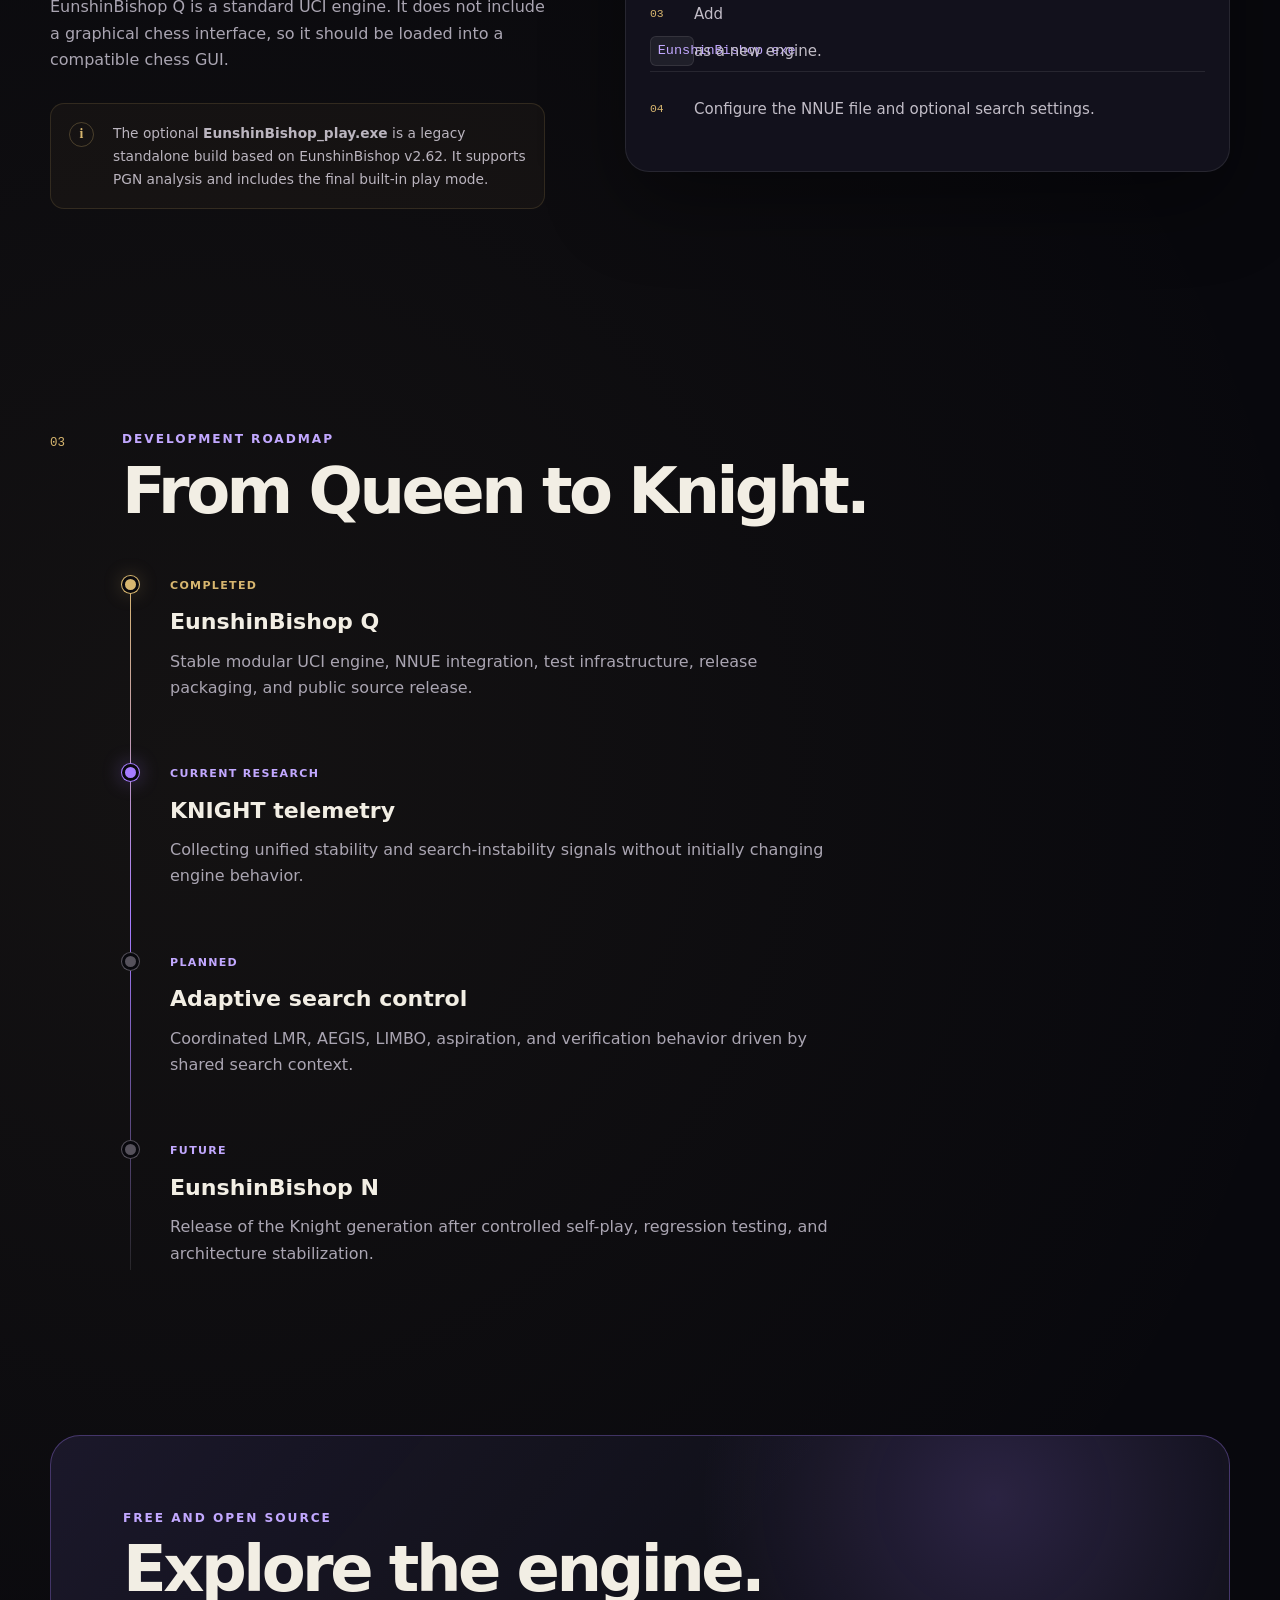
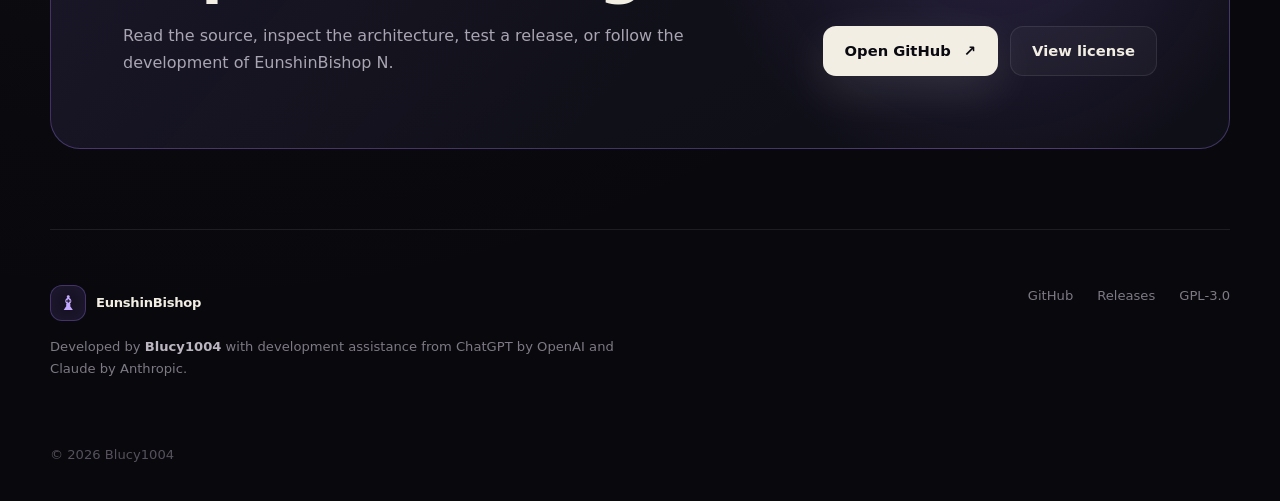
==== commit f090f3f2: "Add multilingual web playroom" ====
--- a/docs/index.html
+++ b/docs/index.html
@@ -88,6 +88,13 @@
             rel="noopener noreferrer"
           >
             View source
+          </a>
+          <a
+            class="button button-secondary"
+            href="play/"
+          >
+            Play in browser
+            <span aria-hidden="true">??/span>
           </a>
         </div>
 
@@ -470,3 +477,4 @@
   <script src="script.js"></script>
 </body>
 </html>
+
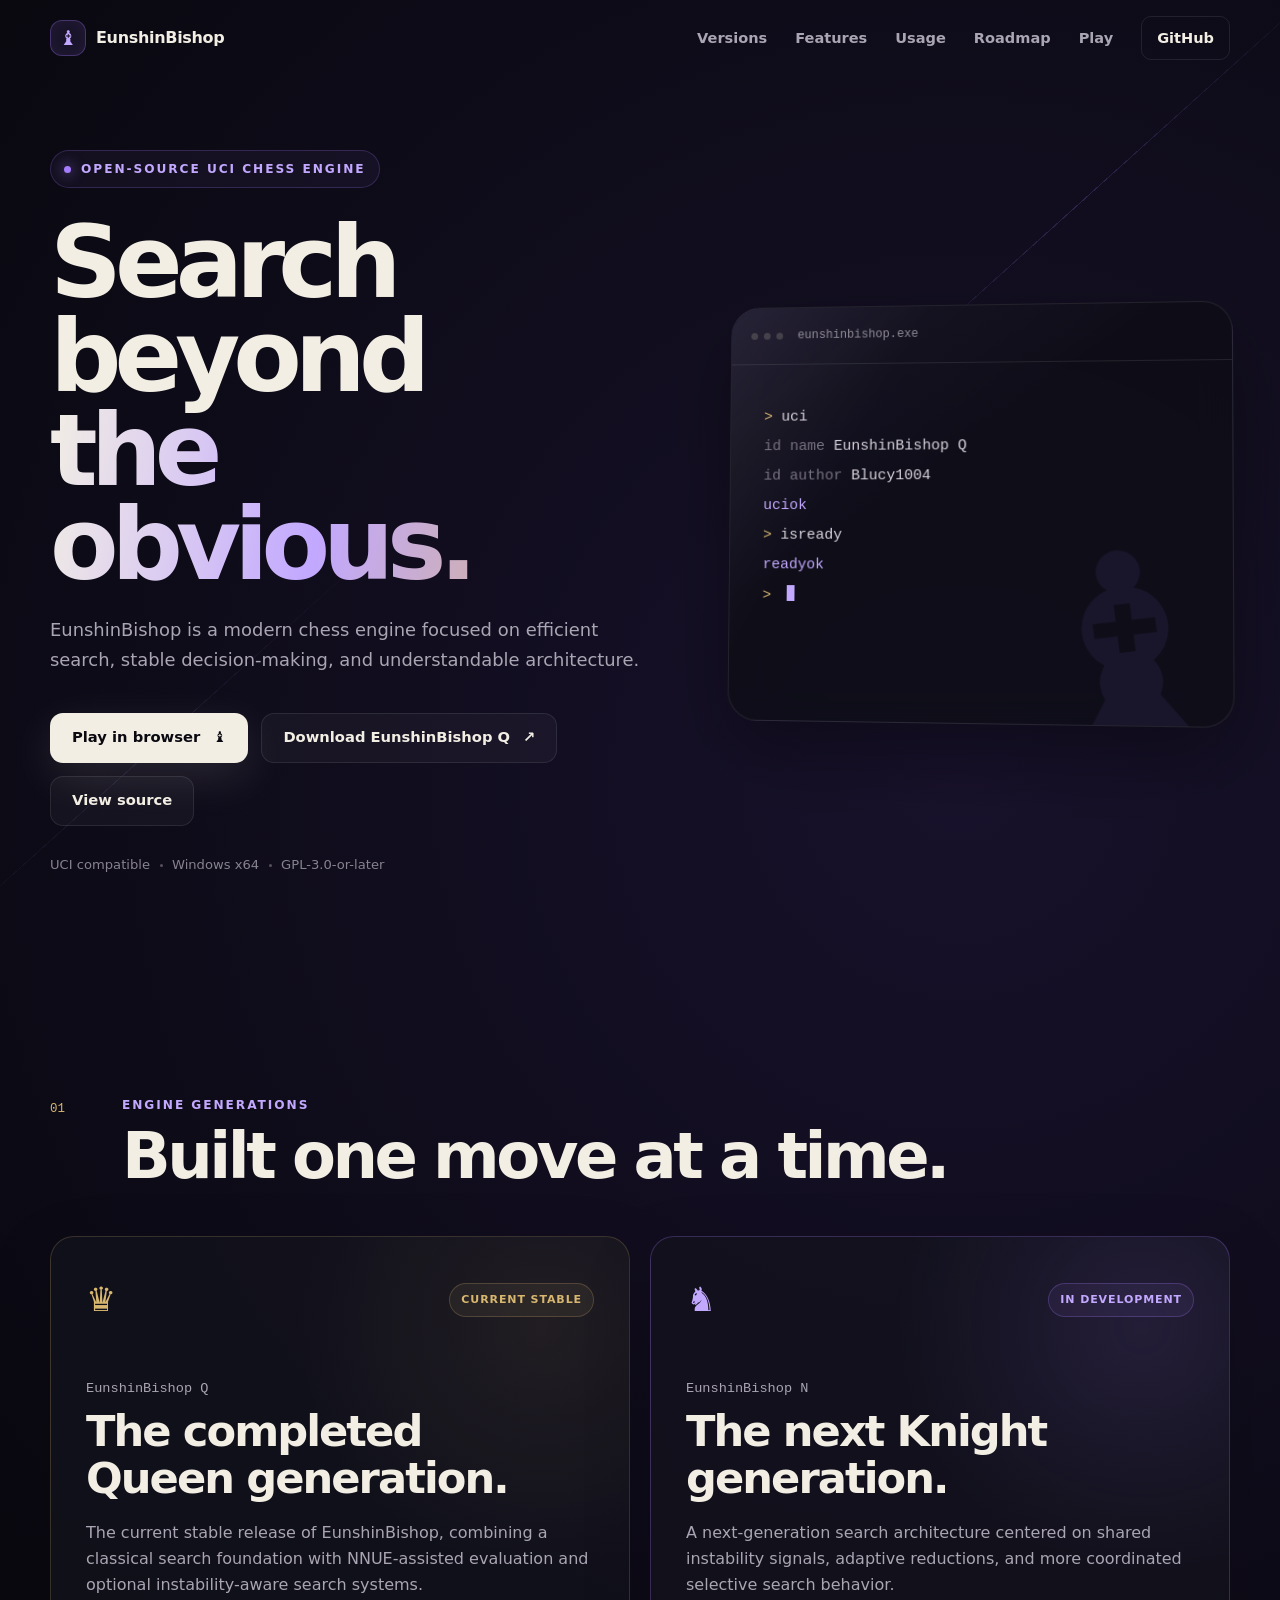
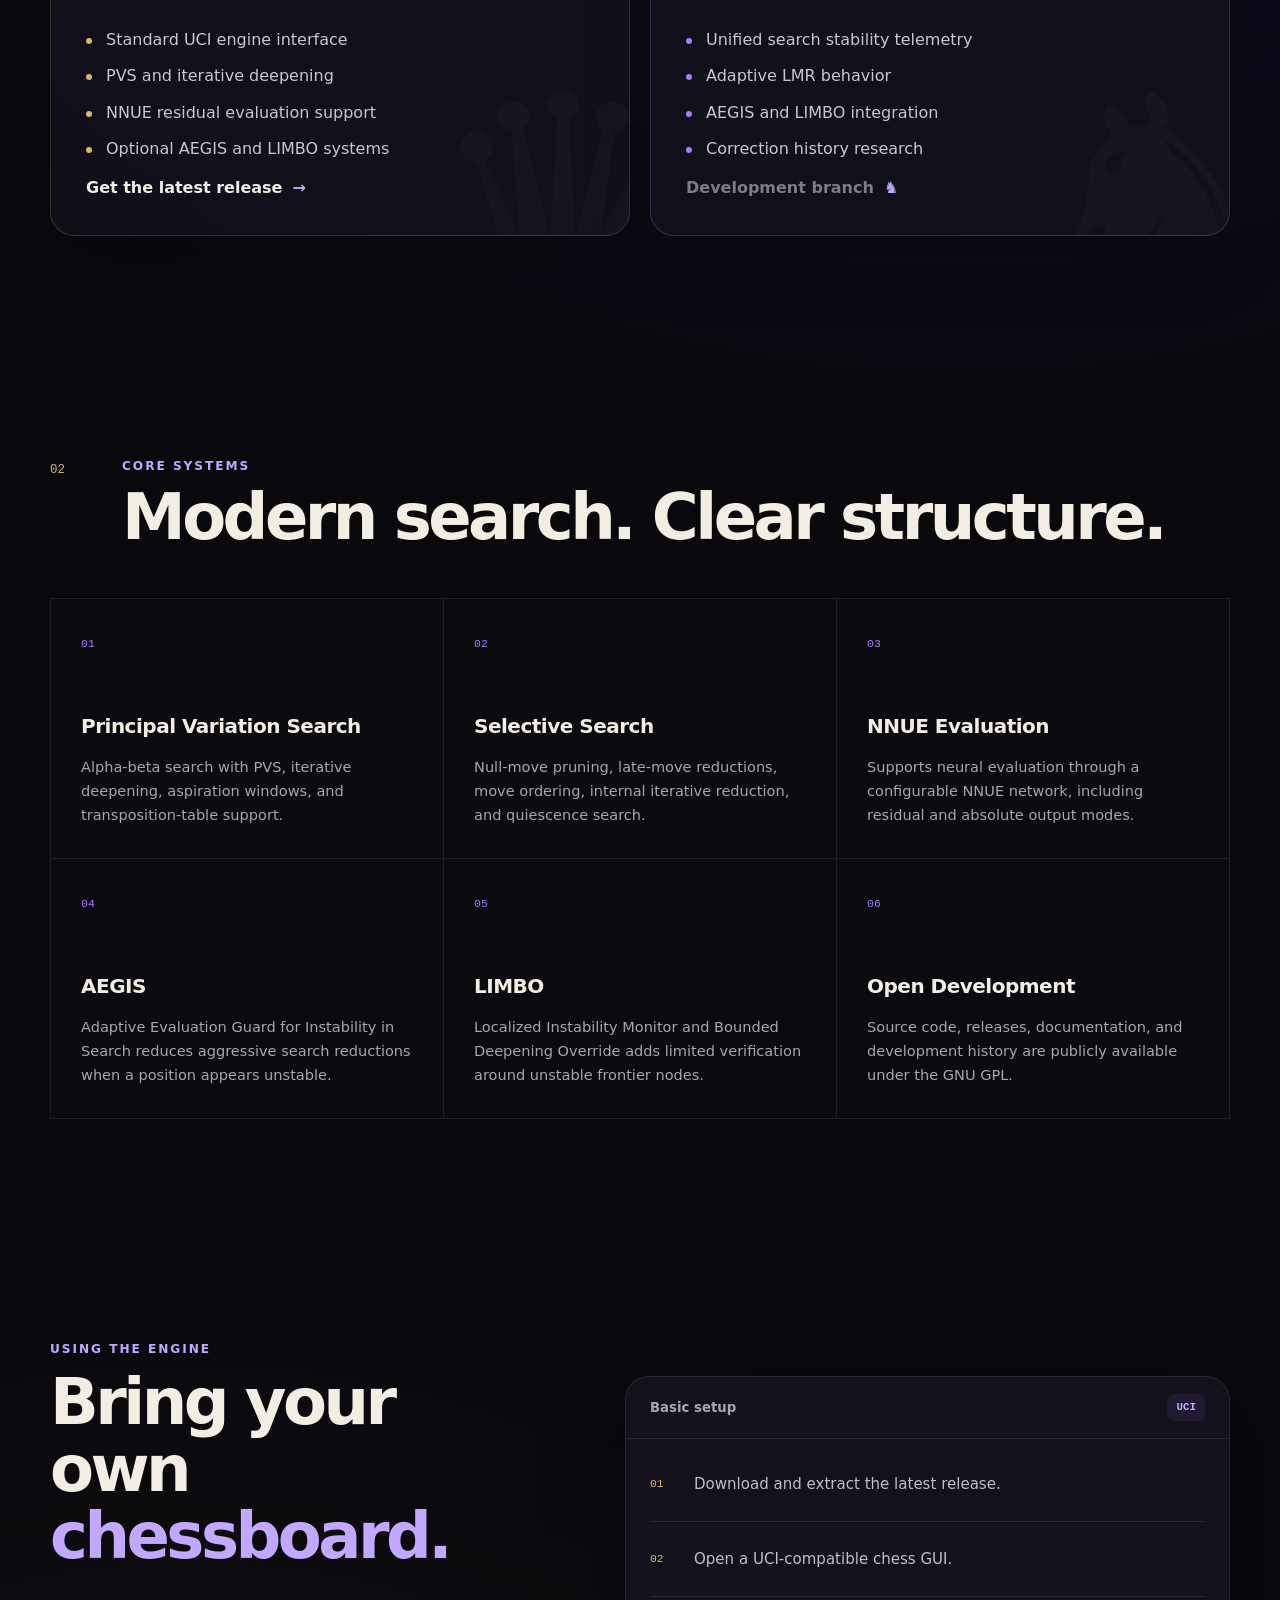
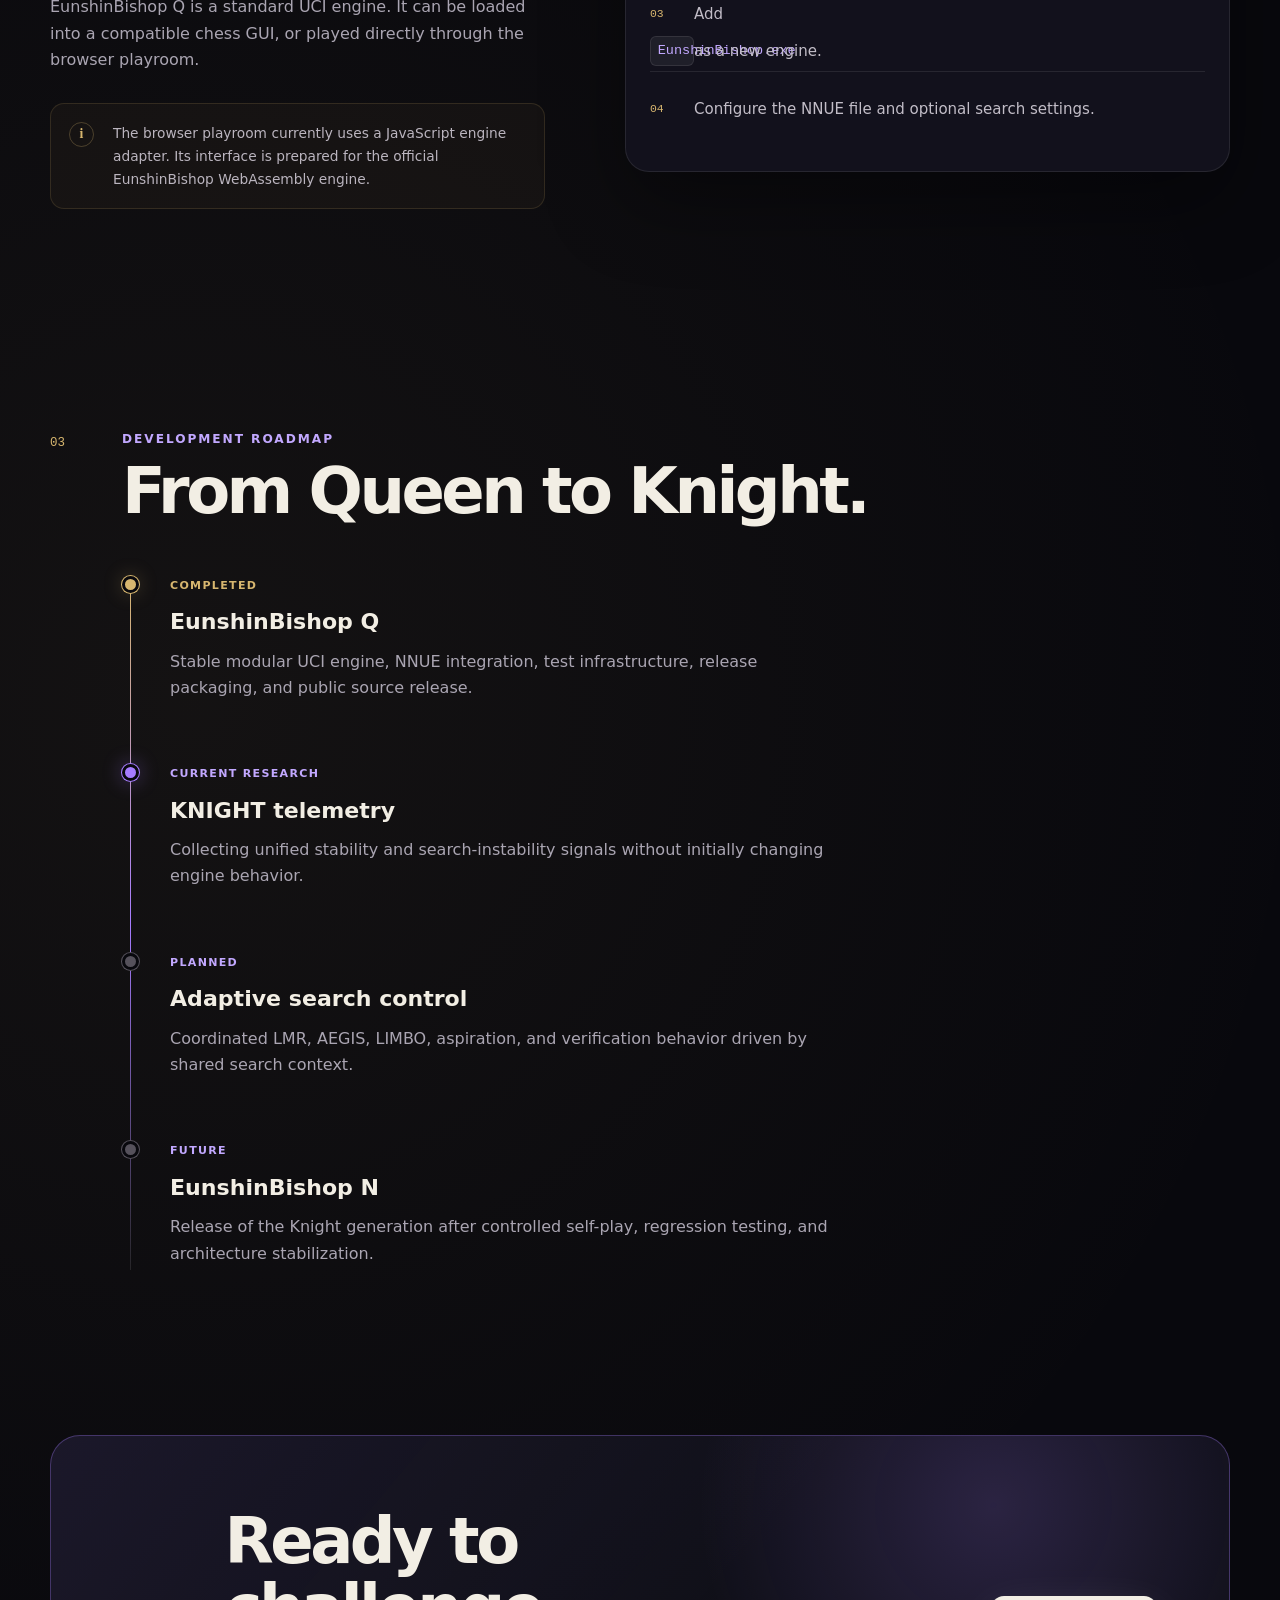
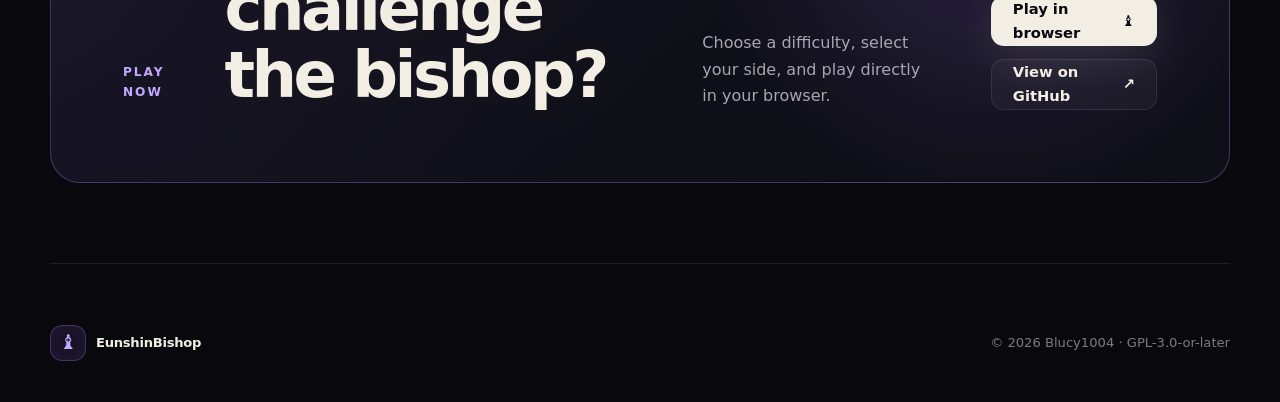
==== commit b9783cbc: "Add files via upload" ====
--- a/docs/index.html
+++ b/docs/index.html
@@ -1,4 +1,4 @@
-﻿<!DOCTYPE html>
+<!DOCTYPE html>
 <html lang="en">
 <head>
   <meta charset="UTF-8">
@@ -10,7 +10,6 @@
   >
 
   <title>EunshinBishop — Open Source Chess Engine</title>
-
   <link rel="stylesheet" href="style.css">
 </head>
 
@@ -41,6 +40,7 @@
       <a href="#features">Features</a>
       <a href="#usage">Usage</a>
       <a href="#roadmap">Roadmap</a>
+      <a href="play/">Play</a>
       <a
         class="nav-github"
         href="https://github.com/Blucy1004/EunshinBishop"
@@ -73,6 +73,14 @@
         <div class="hero-actions">
           <a
             class="button button-primary"
+            href="play/"
+          >
+            Play in browser
+            <span aria-hidden="true">♝</span>
+          </a>
+
+          <a
+            class="button button-secondary"
             href="https://github.com/Blucy1004/EunshinBishop/releases"
             target="_blank"
             rel="noopener noreferrer"
@@ -88,13 +96,6 @@
             rel="noopener noreferrer"
           >
             View source
-          </a>
-          <a
-            class="button button-secondary"
-            href="play/"
-          >
-            Play in browser
-            <span aria-hidden="true">??/span>
           </a>
         </div>
 
@@ -138,7 +139,6 @@
     <section id="versions" class="section">
       <div class="section-heading reveal">
         <span class="section-number">01</span>
-
         <div>
           <p class="section-label">Engine generations</p>
           <h2>Built one move at a time.</h2>
@@ -153,7 +153,6 @@
           </div>
 
           <p class="version-name">EunshinBishop Q</p>
-
           <h3>The completed Queen generation.</h3>
 
           <p>
@@ -187,7 +186,6 @@
           </div>
 
           <p class="version-name">EunshinBishop N</p>
-
           <h3>The next Knight generation.</h3>
 
           <p>
@@ -214,7 +212,6 @@
     <section id="features" class="section">
       <div class="section-heading reveal">
         <span class="section-number">02</span>
-
         <div>
           <p class="section-label">Core systems</p>
           <h2>Modern search. Clear structure.</h2>
@@ -288,18 +285,17 @@
         </h2>
 
         <p>
-          EunshinBishop Q is a standard UCI engine. It does not include a
-          graphical chess interface, so it should be loaded into a compatible
-          chess GUI.
+          EunshinBishop Q is a standard UCI engine. It can be loaded into a
+          compatible chess GUI, or played directly through the browser
+          playroom.
         </p>
 
         <div class="usage-notice">
           <span class="notice-icon">i</span>
-
-          <p>
-            The optional <strong>EunshinBishop_play.exe</strong> is a legacy
-            standalone build based on EunshinBishop v2.62. It supports PGN
-            analysis and includes the final built-in play mode.
+          <p>
+            The browser playroom currently uses a JavaScript engine adapter.
+            Its interface is prepared for the official EunshinBishop
+            WebAssembly engine.
           </p>
         </div>
       </div>
@@ -334,7 +330,6 @@
     <section id="roadmap" class="section">
       <div class="section-heading reveal">
         <span class="section-number">03</span>
-
         <div>
           <p class="section-label">Development roadmap</p>
           <h2>From Queen to Knight.</h2>
@@ -344,7 +339,6 @@
       <div class="roadmap">
         <div class="roadmap-item roadmap-complete reveal">
           <div class="roadmap-marker"></div>
-
           <div class="roadmap-content">
             <span>Completed</span>
             <h3>EunshinBishop Q</h3>
@@ -357,7 +351,6 @@
 
         <div class="roadmap-item roadmap-active reveal">
           <div class="roadmap-marker"></div>
-
           <div class="roadmap-content">
             <span>Current research</span>
             <h3>KNIGHT telemetry</h3>
@@ -370,7 +363,6 @@
 
         <div class="roadmap-item reveal">
           <div class="roadmap-marker"></div>
-
           <div class="roadmap-content">
             <span>Planned</span>
             <h3>Adaptive search control</h3>
@@ -383,7 +375,6 @@
 
         <div class="roadmap-item reveal">
           <div class="roadmap-marker"></div>
-
           <div class="roadmap-content">
             <span>Future</span>
             <h3>EunshinBishop N</h3>
@@ -397,84 +388,40 @@
     </section>
 
     <section class="section final-cta reveal">
-      <div>
-        <p class="section-label">Free and open source</p>
-        <h2>Explore the engine.</h2>
-
-        <p>
-          Read the source, inspect the architecture, test a release, or follow
-          the development of EunshinBishop N.
-        </p>
-      </div>
-
-      <div class="final-actions">
+      <p class="section-label">Play now</p>
+      <h2>Ready to challenge the bishop?</h2>
+      <p>
+        Choose a difficulty, select your side, and play directly in your browser.
+      </p>
+      <div class="hero-actions">
+        <a class="button button-primary" href="play/">
+          Play in browser
+          <span aria-hidden="true">♝</span>
+        </a>
         <a
-          class="button button-primary"
+          class="button button-secondary"
           href="https://github.com/Blucy1004/EunshinBishop"
           target="_blank"
           rel="noopener noreferrer"
         >
-          Open GitHub
-          <span>↗</span>
+          View on GitHub
+          <span aria-hidden="true">↗</span>
         </a>
-
-        <a
-          class="button button-secondary"
-          href="https://github.com/Blucy1004/EunshinBishop/blob/main/LICENSE"
-          target="_blank"
-          rel="noopener noreferrer"
-        >
-          View license
-        </a>
       </div>
     </section>
   </main>
 
   <footer class="site-footer">
-    <div>
-      <a class="brand footer-brand" href="#top">
-        <span class="brand-symbol">♝</span>
-        <span>EunshinBishop</span>
-      </a>
-
-      <p>
-        Developed by <strong>Blucy1004</strong> with development assistance
-        from ChatGPT by OpenAI and Claude by Anthropic.
-      </p>
-    </div>
-
-    <div class="footer-links">
-      <a
-        href="https://github.com/Blucy1004/EunshinBishop"
-        target="_blank"
-        rel="noopener noreferrer"
-      >
-        GitHub
-      </a>
-
-      <a
-        href="https://github.com/Blucy1004/EunshinBishop/releases"
-        target="_blank"
-        rel="noopener noreferrer"
-      >
-        Releases
-      </a>
-
-      <a
-        href="https://github.com/Blucy1004/EunshinBishop/blob/main/LICENSE"
-        target="_blank"
-        rel="noopener noreferrer"
-      >
-        GPL-3.0
-      </a>
-    </div>
-
-    <p class="copyright">
-      © <span id="current-year"></span> Blucy1004
+    <a class="brand" href="#top">
+      <span class="brand-symbol">♝</span>
+      <span>EunshinBishop</span>
+    </a>
+
+    <p>
+      © <span id="current-year"></span> Blucy1004 · GPL-3.0-or-later
     </p>
   </footer>
 
   <script src="script.js"></script>
 </body>
 </html>
-
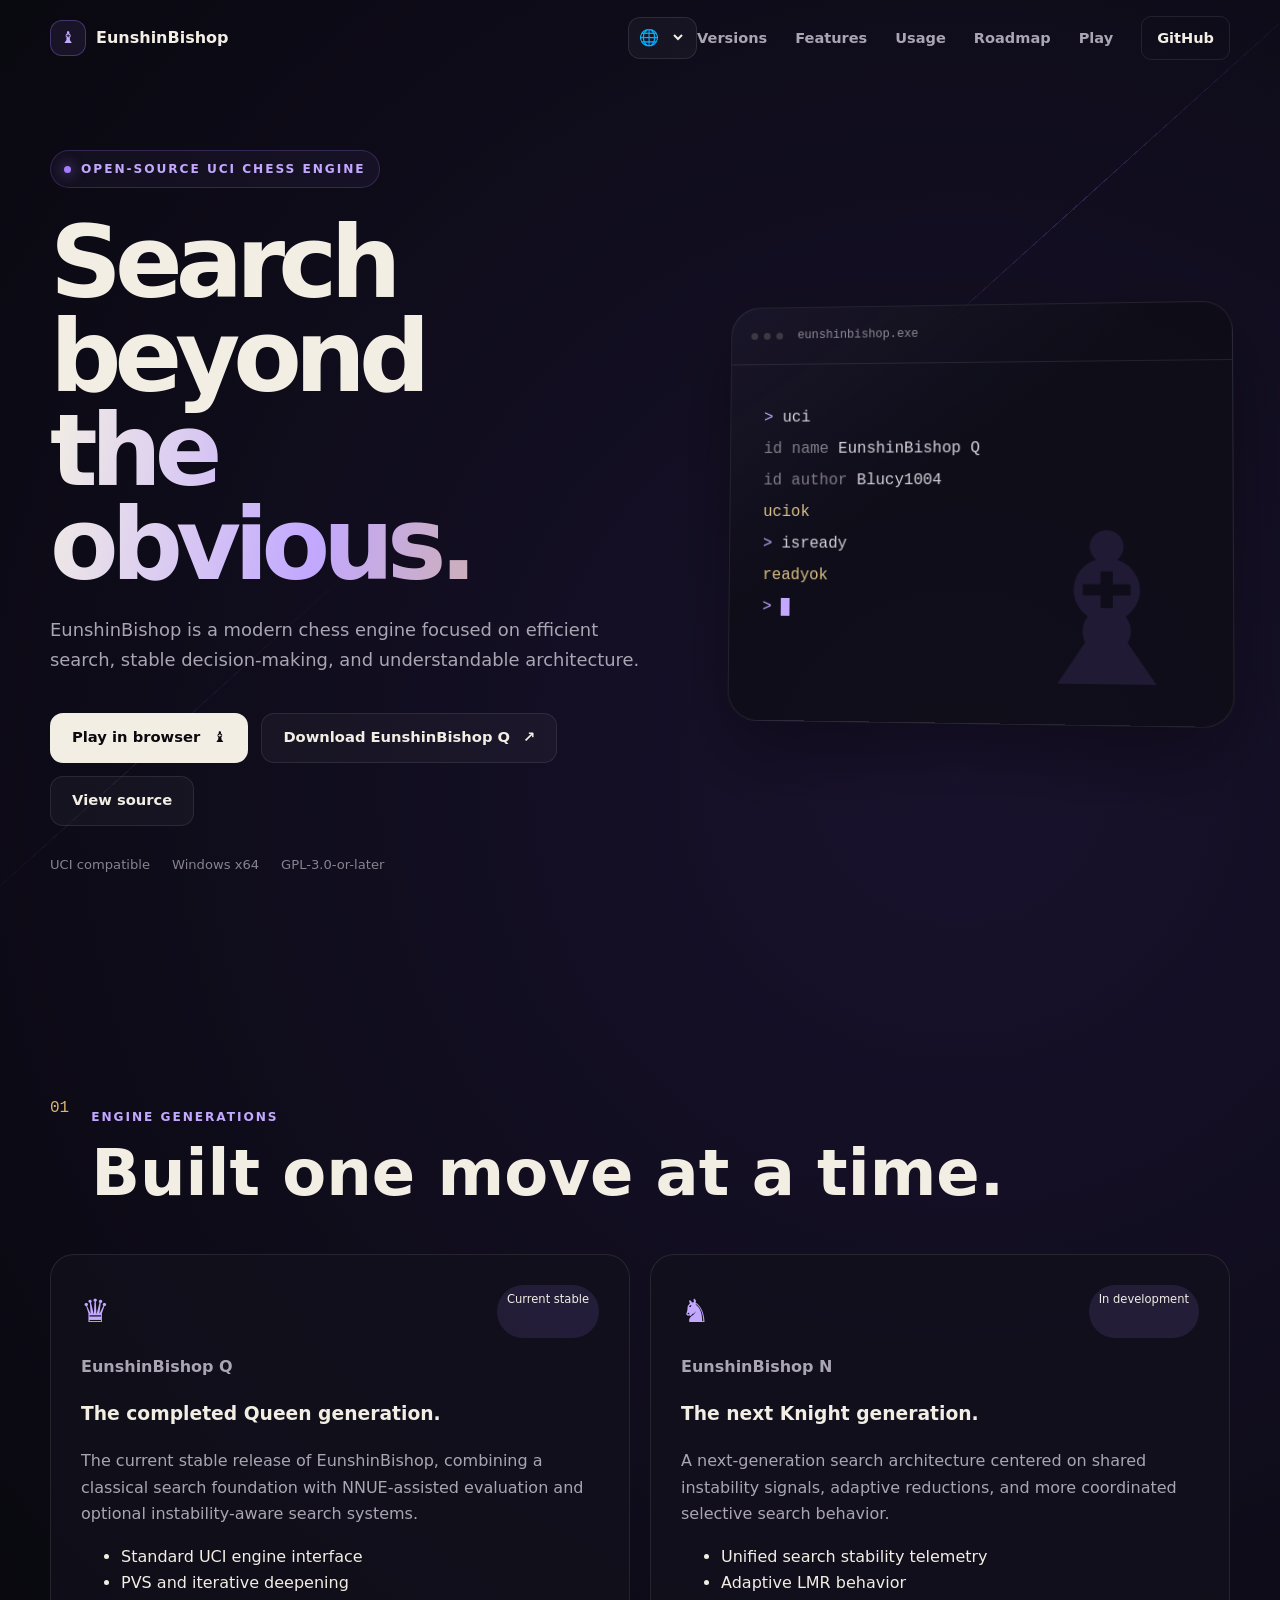
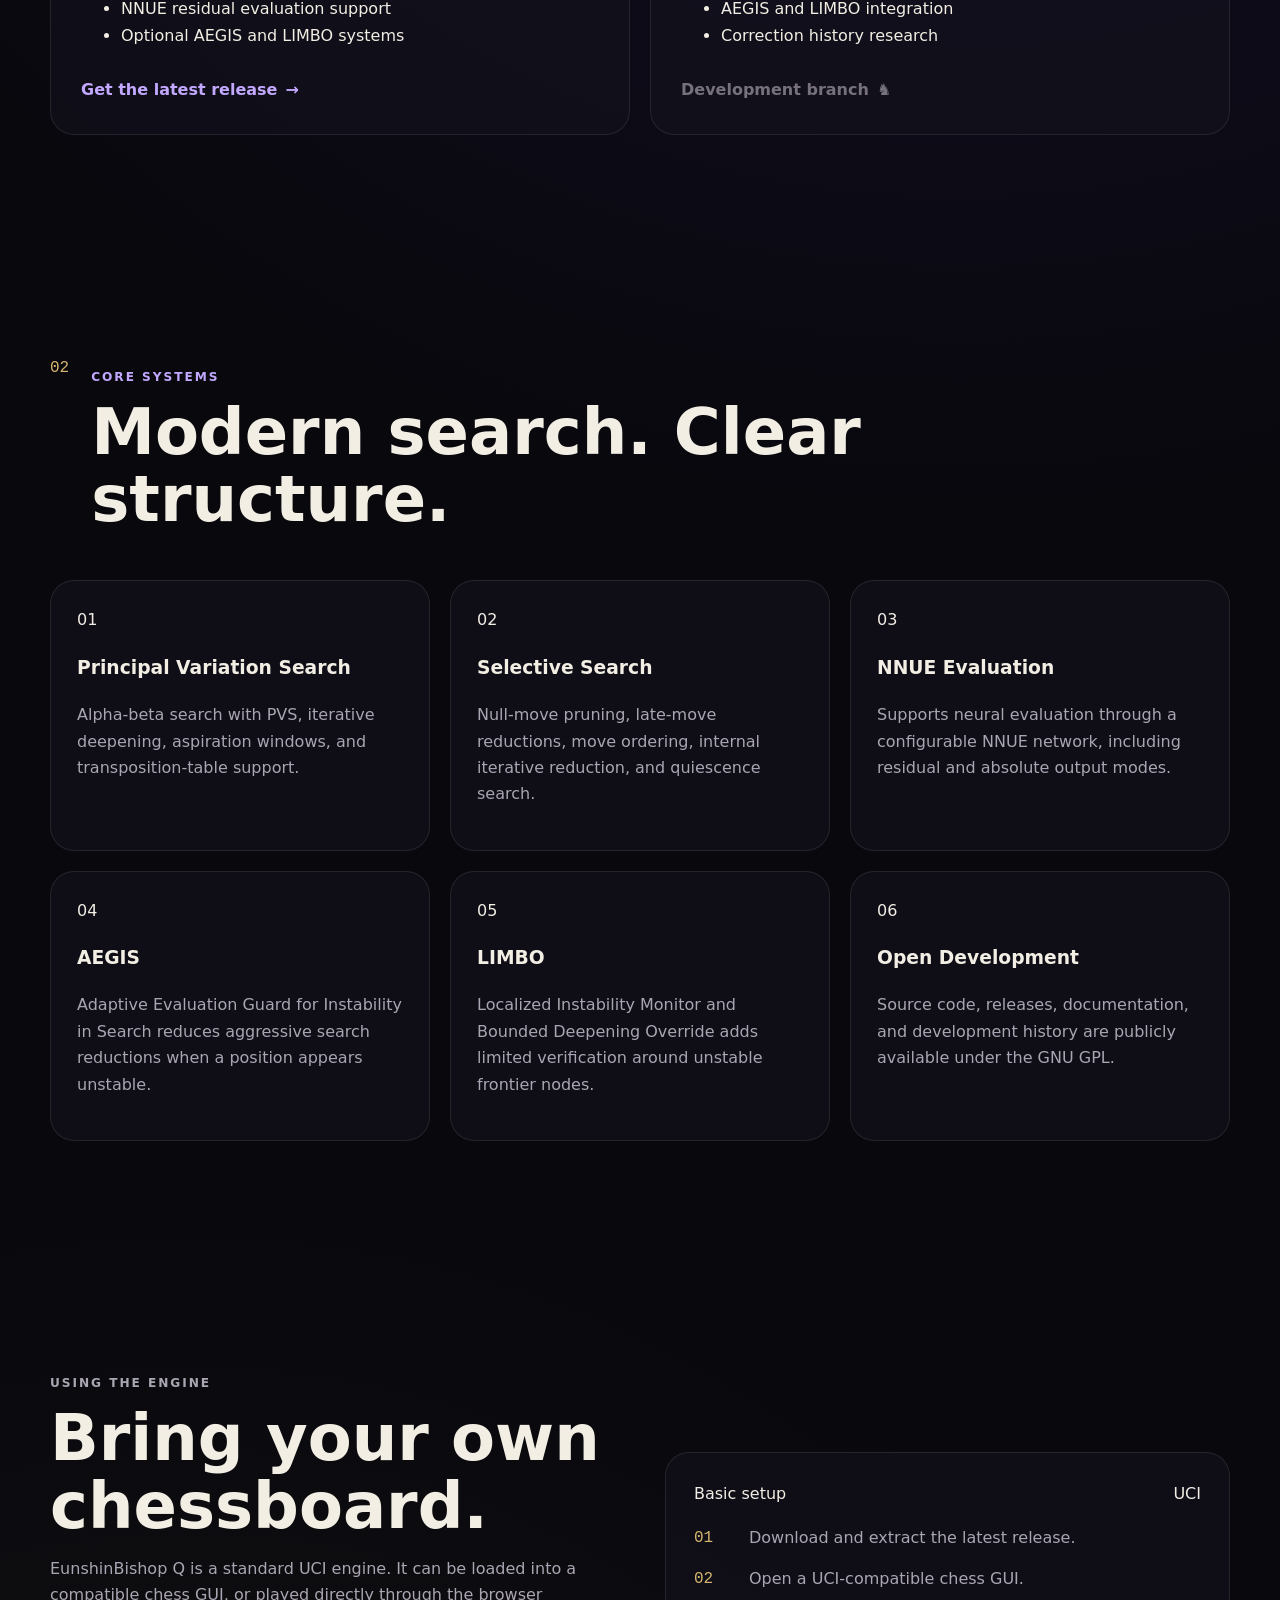
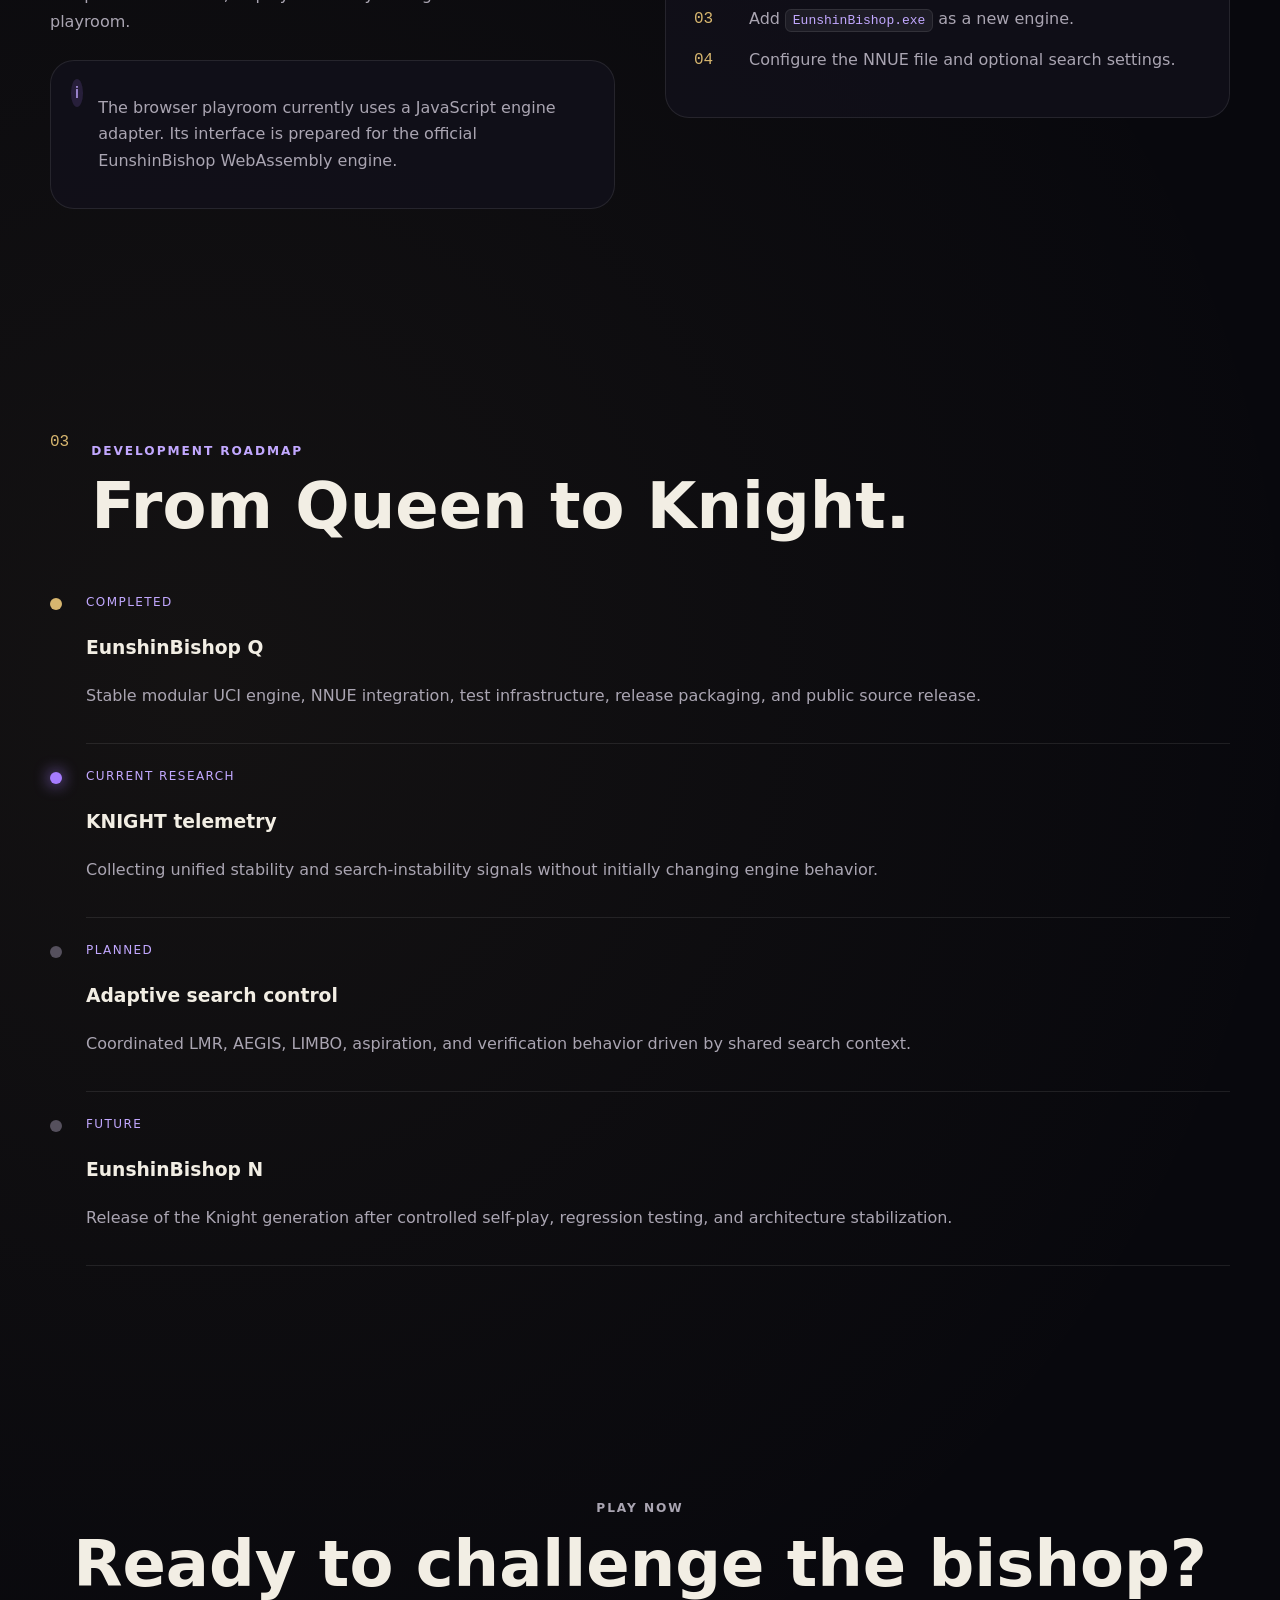
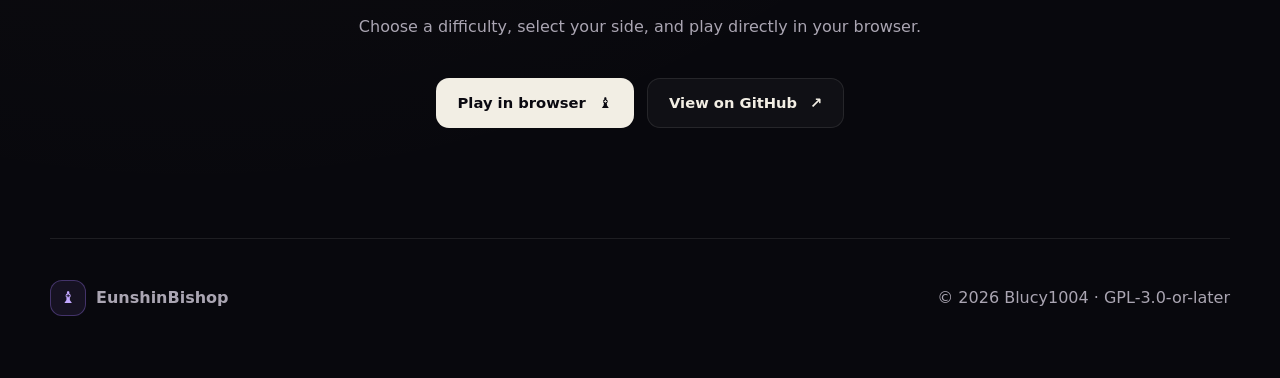
==== commit 426f2f00: "Fix main page usage step layout" ====
--- a/docs/index.html
+++ b/docs/index.html
@@ -1,427 +1,342 @@
 <!DOCTYPE html>
+
 <html lang="en">
 <head>
-  <meta charset="UTF-8">
-  <meta name="viewport" content="width=device-width, initial-scale=1.0">
-
-  <meta
-    name="description"
-    content="EunshinBishop is a free and open-source UCI chess engine developed by Blucy1004."
-  >
-
-  <title>EunshinBishop — Open Source Chess Engine</title>
-  <link rel="stylesheet" href="style.css">
+<meta charset="utf-8"/>
+<meta content="width=device-width, initial-scale=1.0" name="viewport"/>
+<meta content="EunshinBishop is a free and open-source UCI chess engine developed by Blucy1004." name="description"/>
+<title>EunshinBishop — Open Source Chess Engine</title>
+<link href="style.css" rel="stylesheet"/>
 </head>
-
 <body>
-  <div class="background-grid" aria-hidden="true"></div>
-  <div class="bishop-line bishop-line-one" aria-hidden="true"></div>
-  <div class="bishop-line bishop-line-two" aria-hidden="true"></div>
-
-  <header class="site-header">
-    <a class="brand" href="#top" aria-label="EunshinBishop home">
-      <span class="brand-symbol">♝</span>
-      <span>EunshinBishop</span>
-    </a>
-
-    <button
-      class="menu-button"
-      type="button"
-      aria-label="Open navigation"
-      aria-expanded="false"
-    >
-      <span></span>
-      <span></span>
-      <span></span>
-    </button>
-
-    <nav class="site-nav" aria-label="Main navigation">
-      <a href="#versions">Versions</a>
-      <a href="#features">Features</a>
-      <a href="#usage">Usage</a>
-      <a href="#roadmap">Roadmap</a>
-      <a href="play/">Play</a>
-      <a
-        class="nav-github"
-        href="https://github.com/Blucy1004/EunshinBishop"
-        target="_blank"
-        rel="noopener noreferrer"
-      >
+<div aria-hidden="true" class="background-grid"></div>
+<div aria-hidden="true" class="bishop-line bishop-line-one"></div>
+<div aria-hidden="true" class="bishop-line bishop-line-two"></div>
+<header class="site-header">
+<a aria-label="EunshinBishop home" class="brand" href="#top">
+<span class="brand-symbol">♝</span>
+<span>EunshinBishop</span>
+</a>
+<button aria-expanded="false" aria-label="Open navigation" class="menu-button" type="button">
+<span></span>
+<span></span>
+<span></span>
+</button>
+<label class="main-language-picker" for="main-language-select"><span aria-hidden="true">🌐</span><select aria-label="Language" id="main-language-select"></select></label><nav aria-label="Main navigation" class="site-nav">
+<a data-i18n="navVersions" href="#versions">Versions</a>
+<a data-i18n="navFeatures" href="#features">Features</a>
+<a data-i18n="navUsage" href="#usage">Usage</a>
+<a data-i18n="navRoadmap" href="#roadmap">Roadmap</a>
+<a data-i18n="navPlay" href="play/">Play</a>
+<a class="nav-github" href="https://github.com/Blucy1004/EunshinBishop" rel="noopener noreferrer" target="_blank">
         GitHub
       </a>
-    </nav>
-  </header>
-
-  <main id="top">
-    <section class="hero section">
-      <div class="hero-copy reveal">
-        <div class="eyebrow">
-          <span class="status-dot"></span>
+</nav>
+</header>
+<main id="top">
+<section class="hero section">
+<div class="hero-copy reveal">
+<div class="eyebrow">
+<span class="status-dot"></span>
           Open-source UCI chess engine
         </div>
-
-        <h1>
+<h1 data-i18n="heroTitle">
           Search beyond
           <span>the obvious.</span>
-        </h1>
-
-        <p class="hero-description">
+</h1>
+<p class="hero-description" data-i18n="heroDescription">
           EunshinBishop is a modern chess engine focused on efficient search,
           stable decision-making, and understandable architecture.
         </p>
-
-        <div class="hero-actions">
-          <a
-            class="button button-primary"
-            href="play/"
-          >
+<div class="hero-actions">
+<a class="button button-primary" data-i18n="playBrowser" href="play/">
             Play in browser
             <span aria-hidden="true">♝</span>
-          </a>
-
-          <a
-            class="button button-secondary"
-            href="https://github.com/Blucy1004/EunshinBishop/releases"
-            target="_blank"
-            rel="noopener noreferrer"
-          >
+</a>
+<a class="button button-secondary" data-i18n="downloadQ" href="https://github.com/Blucy1004/EunshinBishop/releases" rel="noopener noreferrer" target="_blank">
             Download EunshinBishop Q
             <span aria-hidden="true">↗</span>
-          </a>
-
-          <a
-            class="button button-secondary"
-            href="https://github.com/Blucy1004/EunshinBishop"
-            target="_blank"
-            rel="noopener noreferrer"
-          >
+</a>
+<a class="button button-secondary" data-i18n="viewSource" href="https://github.com/Blucy1004/EunshinBishop" rel="noopener noreferrer" target="_blank">
             View source
           </a>
-        </div>
-
-        <div class="hero-meta">
-          <span>UCI compatible</span>
-          <span>Windows x64</span>
-          <span>GPL-3.0-or-later</span>
-        </div>
-      </div>
-
-      <div class="hero-visual reveal" aria-hidden="true">
-        <div class="engine-card">
-          <div class="engine-card-header">
-            <span class="terminal-dots">
-              <i></i>
-              <i></i>
-              <i></i>
-            </span>
-
-            <span>eunshinbishop.exe</span>
-          </div>
-
-          <div class="terminal">
-            <p><span class="prompt">&gt;</span> uci</p>
-            <p><span class="muted">id name</span> EunshinBishop Q</p>
-            <p><span class="muted">id author</span> Blucy1004</p>
-            <p><span class="accent">uciok</span></p>
-            <p><span class="prompt">&gt;</span> isready</p>
-            <p><span class="accent">readyok</span></p>
-            <p class="terminal-cursor">
-              <span class="prompt">&gt;</span>
-              <span class="cursor"></span>
-            </p>
-          </div>
-
-          <div class="bishop-emblem">♝</div>
-        </div>
-      </div>
-    </section>
-
-    <section id="versions" class="section">
-      <div class="section-heading reveal">
-        <span class="section-number">01</span>
-        <div>
-          <p class="section-label">Engine generations</p>
-          <h2>Built one move at a time.</h2>
-        </div>
-      </div>
-
-      <div class="version-grid">
-        <article class="version-card version-current reveal">
-          <div class="version-topline">
-            <span class="piece-icon">♛</span>
-            <span class="version-badge">Current stable</span>
-          </div>
-
-          <p class="version-name">EunshinBishop Q</p>
-          <h3>The completed Queen generation.</h3>
-
-          <p>
+</div>
+<div class="hero-meta">
+<span data-i18n="uciCompatible">UCI compatible</span>
+<span data-i18n="windowsX64">Windows x64</span>
+<span>GPL-3.0-or-later</span>
+</div>
+</div>
+<div aria-hidden="true" class="hero-visual reveal">
+<div class="engine-card">
+<div class="engine-card-header">
+<span class="terminal-dots">
+<i></i>
+<i></i>
+<i></i>
+</span>
+<span>eunshinbishop.exe</span>
+</div>
+<div class="terminal">
+<p><span class="prompt">&gt;</span> uci</p>
+<p><span class="muted">id name</span> EunshinBishop Q</p>
+<p><span class="muted">id author</span> Blucy1004</p>
+<p><span class="accent">uciok</span></p>
+<p><span class="prompt">&gt;</span> isready</p>
+<p><span class="accent">readyok</span></p>
+<p class="terminal-cursor">
+<span class="prompt">&gt;</span>
+<span class="cursor"></span>
+</p>
+</div>
+<div class="bishop-emblem">♝</div>
+</div>
+</div>
+</section>
+<section class="section" id="versions">
+<div class="section-heading reveal">
+<span class="section-number">01</span>
+<div>
+<p class="section-label" data-i18n="engineGenerations">Engine generations</p>
+<h2 data-i18n="builtMove">Built one move at a time.</h2>
+</div>
+</div>
+<div class="version-grid">
+<article class="version-card version-current reveal">
+<div class="version-topline">
+<span class="piece-icon">♛</span>
+<span class="version-badge" data-i18n="currentStable">Current stable</span>
+</div>
+<p class="version-name">EunshinBishop Q</p>
+<h3 data-i18n="queenGeneration">The completed Queen generation.</h3>
+<p>
             The current stable release of EunshinBishop, combining a classical
             search foundation with NNUE-assisted evaluation and optional
             instability-aware search systems.
           </p>
-
-          <ul>
-            <li>Standard UCI engine interface</li>
-            <li>PVS and iterative deepening</li>
-            <li>NNUE residual evaluation support</li>
-            <li>Optional AEGIS and LIMBO systems</li>
-          </ul>
-
-          <a
-            class="text-link"
-            href="https://github.com/Blucy1004/EunshinBishop/releases"
-            target="_blank"
-            rel="noopener noreferrer"
-          >
+<ul>
+<li>Standard UCI engine interface</li>
+<li>PVS and iterative deepening</li>
+<li>NNUE residual evaluation support</li>
+<li>Optional AEGIS and LIMBO systems</li>
+</ul>
+<a class="text-link" data-i18n="latestRelease" href="https://github.com/Blucy1004/EunshinBishop/releases" rel="noopener noreferrer" target="_blank">
             Get the latest release
             <span>→</span>
-          </a>
-        </article>
-
-        <article class="version-card version-next reveal">
-          <div class="version-topline">
-            <span class="piece-icon">♞</span>
-            <span class="version-badge version-badge-next">In development</span>
-          </div>
-
-          <p class="version-name">EunshinBishop N</p>
-          <h3>The next Knight generation.</h3>
-
-          <p>
+</a>
+</article>
+<article class="version-card version-next reveal">
+<div class="version-topline">
+<span class="piece-icon">♞</span>
+<span class="version-badge version-badge-next" data-i18n="inDevelopment">In development</span>
+</div>
+<p class="version-name">EunshinBishop N</p>
+<h3 data-i18n="knightGeneration">The next Knight generation.</h3>
+<p>
             A next-generation search architecture centered on shared
             instability signals, adaptive reductions, and more coordinated
             selective search behavior.
           </p>
-
-          <ul>
-            <li>Unified search stability telemetry</li>
-            <li>Adaptive LMR behavior</li>
-            <li>AEGIS and LIMBO integration</li>
-            <li>Correction history research</li>
-          </ul>
-
-          <span class="text-link text-link-disabled">
+<ul>
+<li>Unified search stability telemetry</li>
+<li>Adaptive LMR behavior</li>
+<li>AEGIS and LIMBO integration</li>
+<li>Correction history research</li>
+</ul>
+<span class="text-link text-link-disabled" data-i18n="developmentBranch">
             Development branch
             <span>♞</span>
-          </span>
-        </article>
-      </div>
-    </section>
-
-    <section id="features" class="section">
-      <div class="section-heading reveal">
-        <span class="section-number">02</span>
-        <div>
-          <p class="section-label">Core systems</p>
-          <h2>Modern search. Clear structure.</h2>
-        </div>
-      </div>
-
-      <div class="feature-grid">
-        <article class="feature-card reveal">
-          <span class="feature-index">01</span>
-          <h3>Principal Variation Search</h3>
-          <p>
+</span>
+</article>
+</div>
+</section>
+<section class="section" id="features">
+<div class="section-heading reveal">
+<span class="section-number">02</span>
+<div>
+<p class="section-label" data-i18n="coreSystems">Core systems</p>
+<h2 data-i18n="modernSearch">Modern search. Clear structure.</h2>
+</div>
+</div>
+<div class="feature-grid">
+<article class="feature-card reveal">
+<span class="feature-index">01</span>
+<h3>Principal Variation Search</h3>
+<p>
             Alpha-beta search with PVS, iterative deepening, aspiration
             windows, and transposition-table support.
           </p>
-        </article>
-
-        <article class="feature-card reveal">
-          <span class="feature-index">02</span>
-          <h3>Selective Search</h3>
-          <p>
+</article>
+<article class="feature-card reveal">
+<span class="feature-index">02</span>
+<h3>Selective Search</h3>
+<p>
             Null-move pruning, late-move reductions, move ordering, internal
             iterative reduction, and quiescence search.
           </p>
-        </article>
-
-        <article class="feature-card reveal">
-          <span class="feature-index">03</span>
-          <h3>NNUE Evaluation</h3>
-          <p>
+</article>
+<article class="feature-card reveal">
+<span class="feature-index">03</span>
+<h3>NNUE Evaluation</h3>
+<p>
             Supports neural evaluation through a configurable NNUE network,
             including residual and absolute output modes.
           </p>
-        </article>
-
-        <article class="feature-card reveal">
-          <span class="feature-index">04</span>
-          <h3>AEGIS</h3>
-          <p>
+</article>
+<article class="feature-card reveal">
+<span class="feature-index">04</span>
+<h3>AEGIS</h3>
+<p>
             Adaptive Evaluation Guard for Instability in Search reduces
             aggressive search reductions when a position appears unstable.
           </p>
-        </article>
-
-        <article class="feature-card reveal">
-          <span class="feature-index">05</span>
-          <h3>LIMBO</h3>
-          <p>
+</article>
+<article class="feature-card reveal">
+<span class="feature-index">05</span>
+<h3>LIMBO</h3>
+<p>
             Localized Instability Monitor and Bounded Deepening Override adds
             limited verification around unstable frontier nodes.
           </p>
-        </article>
-
-        <article class="feature-card reveal">
-          <span class="feature-index">06</span>
-          <h3>Open Development</h3>
-          <p>
+</article>
+<article class="feature-card reveal">
+<span class="feature-index">06</span>
+<h3>Open Development</h3>
+<p>
             Source code, releases, documentation, and development history are
             publicly available under the GNU GPL.
           </p>
-        </article>
-      </div>
-    </section>
-
-    <section id="usage" class="section usage-section">
-      <div class="usage-content reveal">
-        <p class="section-label">Using the engine</p>
-
-        <h2>
+</article>
+</div>
+</section>
+<section class="section usage-section" id="usage">
+<div class="usage-content reveal">
+<p class="section-label" data-i18n="usingEngine">Using the engine</p>
+<h2 data-i18n="bringBoard">
           Bring your own
           <span>chessboard.</span>
-        </h2>
-
-        <p>
+</h2>
+<p>
           EunshinBishop Q is a standard UCI engine. It can be loaded into a
           compatible chess GUI, or played directly through the browser
           playroom.
         </p>
-
-        <div class="usage-notice">
-          <span class="notice-icon">i</span>
-          <p>
+<div class="usage-notice">
+<span class="notice-icon">i</span>
+<p>
             The browser playroom currently uses a JavaScript engine adapter.
             Its interface is prepared for the official EunshinBishop
             WebAssembly engine.
           </p>
-        </div>
-      </div>
-
-      <div class="uci-panel reveal">
-        <div class="uci-panel-title">
-          <span>Basic setup</span>
-          <span class="uci-language">UCI</span>
-        </div>
-
-        <ol>
-          <li>
-            <span>01</span>
-            Download and extract the latest release.
-          </li>
-          <li>
-            <span>02</span>
-            Open a UCI-compatible chess GUI.
-          </li>
-          <li>
-            <span>03</span>
-            Add <code>EunshinBishop.exe</code> as a new engine.
-          </li>
-          <li>
-            <span>04</span>
-            Configure the NNUE file and optional search settings.
-          </li>
-        </ol>
-      </div>
-    </section>
-
-    <section id="roadmap" class="section">
-      <div class="section-heading reveal">
-        <span class="section-number">03</span>
-        <div>
-          <p class="section-label">Development roadmap</p>
-          <h2>From Queen to Knight.</h2>
-        </div>
-      </div>
-
-      <div class="roadmap">
-        <div class="roadmap-item roadmap-complete reveal">
-          <div class="roadmap-marker"></div>
-          <div class="roadmap-content">
-            <span>Completed</span>
-            <h3>EunshinBishop Q</h3>
-            <p>
+</div>
+</div>
+<div class="uci-panel reveal">
+<div class="uci-panel-title">
+<span data-i18n="basicSetup">Basic setup</span>
+<span class="uci-language">UCI</span>
+</div>
+<ol>
+<li>
+<span class="uci-step-number">01</span>
+<span class="uci-step-text">Download and extract the latest release.</span>
+</li>
+<li>
+<span class="uci-step-number">02</span>
+<span class="uci-step-text">Open a UCI-compatible chess GUI.</span>
+</li>
+<li>
+<span class="uci-step-number">03</span>
+<span class="uci-step-text">Add <code>EunshinBishop.exe</code> as a new engine.</span>
+</li>
+<li>
+<span class="uci-step-number">04</span>
+<span class="uci-step-text">Configure the NNUE file and optional search settings.</span>
+</li>
+</ol>
+</div>
+</section>
+<section class="section" id="roadmap">
+<div class="section-heading reveal">
+<span class="section-number">03</span>
+<div>
+<p class="section-label" data-i18n="developmentRoadmap">Development roadmap</p>
+<h2 data-i18n="queenToKnight">From Queen to Knight.</h2>
+</div>
+</div>
+<div class="roadmap">
+<div class="roadmap-item roadmap-complete reveal">
+<div class="roadmap-marker"></div>
+<div class="roadmap-content">
+<span data-i18n="completed">Completed</span>
+<h3>EunshinBishop Q</h3>
+<p>
               Stable modular UCI engine, NNUE integration, test infrastructure,
               release packaging, and public source release.
             </p>
-          </div>
-        </div>
-
-        <div class="roadmap-item roadmap-active reveal">
-          <div class="roadmap-marker"></div>
-          <div class="roadmap-content">
-            <span>Current research</span>
-            <h3>KNIGHT telemetry</h3>
-            <p>
+</div>
+</div>
+<div class="roadmap-item roadmap-active reveal">
+<div class="roadmap-marker"></div>
+<div class="roadmap-content">
+<span data-i18n="currentResearch">Current research</span>
+<h3>KNIGHT telemetry</h3>
+<p>
               Collecting unified stability and search-instability signals
               without initially changing engine behavior.
             </p>
-          </div>
-        </div>
-
-        <div class="roadmap-item reveal">
-          <div class="roadmap-marker"></div>
-          <div class="roadmap-content">
-            <span>Planned</span>
-            <h3>Adaptive search control</h3>
-            <p>
+</div>
+</div>
+<div class="roadmap-item reveal">
+<div class="roadmap-marker"></div>
+<div class="roadmap-content">
+<span data-i18n="planned">Planned</span>
+<h3>Adaptive search control</h3>
+<p>
               Coordinated LMR, AEGIS, LIMBO, aspiration, and verification
               behavior driven by shared search context.
             </p>
-          </div>
-        </div>
-
-        <div class="roadmap-item reveal">
-          <div class="roadmap-marker"></div>
-          <div class="roadmap-content">
-            <span>Future</span>
-            <h3>EunshinBishop N</h3>
-            <p>
+</div>
+</div>
+<div class="roadmap-item reveal">
+<div class="roadmap-marker"></div>
+<div class="roadmap-content">
+<span data-i18n="future">Future</span>
+<h3>EunshinBishop N</h3>
+<p>
               Release of the Knight generation after controlled self-play,
               regression testing, and architecture stabilization.
             </p>
-          </div>
-        </div>
-      </div>
-    </section>
-
-    <section class="section final-cta reveal">
-      <p class="section-label">Play now</p>
-      <h2>Ready to challenge the bishop?</h2>
-      <p>
+</div>
+</div>
+</div>
+</section>
+<section class="section final-cta reveal">
+<p class="section-label" data-i18n="playNow">Play now</p>
+<h2 data-i18n="readyChallenge">Ready to challenge the bishop?</h2>
+<p data-i18n="chooseDifficulty">
         Choose a difficulty, select your side, and play directly in your browser.
       </p>
-      <div class="hero-actions">
-        <a class="button button-primary" href="play/">
+<div class="hero-actions">
+<a class="button button-primary" data-i18n="playBrowser" href="play/">
           Play in browser
           <span aria-hidden="true">♝</span>
-        </a>
-        <a
-          class="button button-secondary"
-          href="https://github.com/Blucy1004/EunshinBishop"
-          target="_blank"
-          rel="noopener noreferrer"
-        >
+</a>
+<a class="button button-secondary" data-i18n="viewGithub" href="https://github.com/Blucy1004/EunshinBishop" rel="noopener noreferrer" target="_blank">
           View on GitHub
           <span aria-hidden="true">↗</span>
-        </a>
-      </div>
-    </section>
-  </main>
-
-  <footer class="site-footer">
-    <a class="brand" href="#top">
-      <span class="brand-symbol">♝</span>
-      <span>EunshinBishop</span>
-    </a>
-
-    <p>
+</a>
+</div>
+</section>
+</main>
+<footer class="site-footer">
+<a class="brand" href="#top">
+<span class="brand-symbol">♝</span>
+<span>EunshinBishop</span>
+</a>
+<p>
       © <span id="current-year"></span> Blucy1004 · GPL-3.0-or-later
     </p>
-  </footer>
-
-  <script src="script.js"></script>
+</footer>
+<script src="main-i18n.js"></script><script src="script.js"></script>
 </body>
 </html>
--- a/docs/style.css
+++ b/docs/style.css
@@ -1,1164 +1,182 @@
-﻿:root {
-  --background: #08080d;
-  --background-soft: #0d0d15;
-  --panel: rgba(19, 18, 29, 0.78);
-  --panel-strong: #12111c;
-  --ivory: #f2eee4;
-  --muted: #aaa5b2;
-  --purple: #a67cff;
-  --purple-bright: #c2a8ff;
-  --purple-dark: #6f43d6;
-  --gold: #d7b66f;
-  --border: rgba(255, 255, 255, 0.09);
-  --border-bright: rgba(166, 124, 255, 0.32);
-  --shadow: 0 30px 80px rgba(0, 0, 0, 0.38);
-  --container: 1180px;
-  --radius: 24px;
+:root{
+  --bg:#08080d;
+  --panel:#12111c;
+  --ivory:#f2eee4;
+  --muted:#aaa5b2;
+  --purple:#a67cff;
+  --purple-bright:#c2a8ff;
+  --gold:#d7b66f;
+  --border:rgba(255,255,255,.09);
+  --border-bright:rgba(166,124,255,.32);
+  --container:1180px;
+}
+*{box-sizing:border-box}
+html{scroll-behavior:smooth}
+body{
+  margin:0;
+  overflow-x:hidden;
+  color:var(--ivory);
+  background:
+    radial-gradient(circle at 75% 15%,rgba(111,67,214,.16),transparent 30%),
+    radial-gradient(circle at 15% 75%,rgba(215,182,111,.06),transparent 28%),
+    var(--bg);
+  font-family:Inter,ui-sans-serif,system-ui,-apple-system,"Segoe UI",sans-serif;
+  line-height:1.65;
+}
+a{color:inherit;text-decoration:none}
+button,a{-webkit-tap-highlight-color:transparent}
+code{
+  padding:.18rem .42rem;
+  border:1px solid var(--border);
+  border-radius:6px;
+  background:rgba(255,255,255,.06);
+  color:var(--purple-bright);
+}
+.background-grid{
+  position:fixed;inset:0;z-index:-4;opacity:.24;pointer-events:none;
+  background-image:
+    linear-gradient(rgba(255,255,255,.025) 1px,transparent 1px),
+    linear-gradient(90deg,rgba(255,255,255,.025) 1px,transparent 1px);
+  background-size:72px 72px;
+  mask-image:linear-gradient(to bottom,black,transparent 82%);
+}
+.bishop-line{
+  position:fixed;z-index:-3;width:650px;height:1px;opacity:.32;pointer-events:none;
+  background:linear-gradient(90deg,transparent,rgba(166,124,255,.58),transparent);
+}
+.bishop-line-one{top:22%;right:-130px;transform:rotate(-42deg)}
+.bishop-line-two{bottom:16%;left:-180px;transform:rotate(-42deg);opacity:.16}
+.site-header{
+  position:fixed;top:0;left:50%;z-index:100;
+  width:min(calc(100% - 32px),var(--container));height:76px;
+  display:flex;align-items:center;justify-content:space-between;
+  transform:translateX(-50%);
+  transition:.18s ease;
+}
+.site-header.scrolled{
+  top:12px;padding:0 22px;border:1px solid var(--border);border-radius:18px;
+  background:rgba(8,8,13,.8);backdrop-filter:blur(18px);
+}
+.brand{display:inline-flex;align-items:center;gap:10px;font-weight:740}
+.brand-symbol{
+  display:grid;width:36px;height:36px;place-items:center;
+  border:1px solid var(--border-bright);border-radius:12px;
+  background:rgba(166,124,255,.09);color:var(--purple-bright);
+}
+.site-nav{display:flex;align-items:center;gap:28px;color:var(--muted);font-size:.91rem;font-weight:600}
+.site-nav a:hover{color:var(--ivory)}
+.nav-github{padding:9px 15px;border:1px solid var(--border);border-radius:10px;color:var(--ivory)}
+.menu-button{display:none;width:42px;height:42px;padding:10px;border:1px solid var(--border);border-radius:12px;background:rgba(255,255,255,.04)}
+.menu-button span{display:block;width:100%;height:1px;margin:5px 0;background:var(--ivory)}
+.section{width:min(calc(100% - 40px),var(--container));margin:0 auto;padding:110px 0}
+.hero{
+  min-height:100vh;display:grid;grid-template-columns:1.08fr .92fr;
+  align-items:center;gap:80px;padding-top:150px;
+}
+.eyebrow,.section-label{
+  color:var(--purple-bright);font-size:.76rem;font-weight:760;
+  letter-spacing:.16em;text-transform:uppercase;
+}
+.eyebrow{
+  display:inline-flex;align-items:center;gap:10px;padding:8px 13px;
+  border:1px solid rgba(166,124,255,.22);border-radius:999px;
+  background:rgba(166,124,255,.055);
+}
+.status-dot{width:7px;height:7px;border-radius:50%;background:var(--purple);box-shadow:0 0 14px var(--purple)}
+.hero h1{
+  max-width:780px;margin:28px 0 24px;
+  font-size:clamp(4rem,7.8vw,7rem);line-height:.94;letter-spacing:-.07em;
+}
+.hero h1 span{
+  display:block;color:transparent;
+  background:linear-gradient(100deg,var(--ivory),var(--purple-bright) 46%,var(--gold));
+  background-clip:text;-webkit-background-clip:text;
+}
+.hero-description{max-width:670px;margin:0;color:var(--muted);font-size:1.12rem}
+.hero-actions{display:flex;flex-wrap:wrap;gap:13px;margin-top:38px}
+.button{
+  display:inline-flex;min-height:50px;align-items:center;justify-content:center;
+  gap:13px;padding:0 21px;border:1px solid transparent;border-radius:13px;
+  font-size:.92rem;font-weight:760;transition:.15s ease;
+}
+.button:hover{transform:translateY(-2px)}
+.button-primary{background:var(--ivory);color:#0a0910}
+.button-secondary{border-color:var(--border);background:rgba(255,255,255,.035)}
+.button-secondary:hover{border-color:var(--border-bright);background:rgba(166,124,255,.06)}
+.hero-meta{display:flex;flex-wrap:wrap;gap:10px 22px;margin-top:28px;color:#87828e;font-size:.82rem}
+.engine-card{
+  position:relative;overflow:hidden;min-height:420px;
+  border:1px solid var(--border);border-radius:30px;
+  background:linear-gradient(145deg,rgba(166,124,255,.08),transparent 40%),rgba(13,13,21,.82);
+  box-shadow:0 30px 80px rgba(0,0,0,.38);
+  transform:perspective(1200px) rotateY(-5deg) rotateX(2deg);
+}
+.engine-card-header{
+  height:58px;display:flex;align-items:center;gap:15px;padding:0 20px;
+  border-bottom:1px solid var(--border);color:#8e8995;font-family:Consolas,monospace;font-size:.76rem;
+}
+.terminal-dots{display:flex;gap:6px}.terminal-dots i{width:7px;height:7px;border-radius:50%;background:#3c3943}
+.terminal{position:relative;z-index:2;padding:38px 34px;color:#d8d3dc;font-family:Consolas,monospace;line-height:2}
+.terminal p{margin:0}.prompt{color:var(--purple-bright)}.muted{color:#817c87}.accent{color:#dbc187}
+.cursor{display:inline-block;width:9px;height:1.1em;background:var(--purple-bright);vertical-align:middle;animation:blink 1s steps(1) infinite}
+@keyframes blink{50%{opacity:0}}
+.bishop-emblem{position:absolute;right:30px;bottom:-60px;color:rgba(166,124,255,.12);font-size:13rem}
+.section-heading{display:flex;align-items:flex-start;gap:22px;margin-bottom:44px}
+.section-number{color:var(--gold);font-family:Consolas,monospace}
+.section-heading h2,.usage-content h2,.final-cta h2{margin:.2rem 0;font-size:clamp(2.2rem,5vw,4.2rem);line-height:1.05}
+.version-grid,.feature-grid{display:grid;gap:20px}
+.version-grid{grid-template-columns:repeat(2,1fr)}
+.feature-grid{grid-template-columns:repeat(3,1fr)}
+.version-card,.feature-card,.uci-panel,.usage-notice{
+  border:1px solid var(--border);border-radius:24px;background:rgba(18,17,28,.72);
+}
+.version-card{padding:30px}.feature-card{padding:26px}
+.version-topline{display:flex;justify-content:space-between}.piece-icon{font-size:2rem;color:var(--purple-bright)}
+.version-badge{padding:5px 10px;border-radius:999px;background:rgba(166,124,255,.12);font-size:.72rem}
+.version-name{color:var(--purple-bright);font-weight:700}
+.version-card p,.feature-card p,.usage-content p,.roadmap p,.final-cta p{color:var(--muted)}
+.text-link{display:inline-flex;gap:8px;margin-top:12px;color:var(--purple-bright);font-weight:700}
+.text-link-disabled{color:#77717e}
+.usage-section{display:grid;grid-template-columns:1fr 1fr;gap:50px;align-items:center}
+.usage-notice{display:flex;gap:15px;padding:18px 20px;margin-top:25px}
+.notice-icon{display:grid;width:28px;height:28px;place-items:center;border-radius:50%;background:rgba(166,124,255,.15);color:var(--purple-bright)}
+.uci-panel{padding:28px}.uci-panel-title{display:flex;justify-content:space-between;margin-bottom:18px}
+.uci-panel ol{display:grid;gap:14px;padding:0;list-style:none}
+.uci-panel li{display:grid;grid-template-columns:40px minmax(0,1fr);gap:15px;align-items:start;color:var(--muted)}
+.uci-step-number{color:var(--gold);font-family:Consolas,monospace}
+.uci-step-text{min-width:0}
+.uci-step-text code{display:inline;white-space:nowrap}
+.roadmap{display:grid;gap:18px}.roadmap-item{display:grid;grid-template-columns:18px 1fr;gap:18px}
+.roadmap-marker{width:12px;height:12px;margin-top:10px;border-radius:50%;background:#55505d}
+.roadmap-complete .roadmap-marker{background:var(--gold)}.roadmap-active .roadmap-marker{background:var(--purple);box-shadow:0 0 16px var(--purple)}
+.roadmap-content{padding-bottom:18px;border-bottom:1px solid var(--border)}
+.roadmap-content>span{color:var(--purple-bright);font-size:.75rem;text-transform:uppercase;letter-spacing:.12em}
+.final-cta{text-align:center}.final-cta .hero-actions{justify-content:center}
+.site-footer{
+  width:min(calc(100% - 40px),var(--container));margin:0 auto;
+  display:flex;justify-content:space-between;align-items:center;
+  padding:30px 0 50px;border-top:1px solid var(--border);color:var(--muted);
+}
+.reveal{opacity:0;transform:translateY(18px);transition:.6s ease}
+.reveal.visible{opacity:1;transform:none}
+@media(max-width:960px){
+  .hero,.usage-section{grid-template-columns:1fr}
+  .feature-grid{grid-template-columns:repeat(2,1fr)}
+  .site-nav{
+    position:fixed;top:88px;left:16px;right:16px;display:none;flex-direction:column;
+    align-items:stretch;padding:20px;border:1px solid var(--border);border-radius:18px;
+    background:rgba(8,8,13,.96)
+  }
+  .site-nav.open{display:flex}.menu-button{display:block}
+}
+@media(max-width:640px){
+  .section{padding:80px 0}.hero{padding-top:120px}.hero h1{font-size:3.6rem}
+  .version-grid,.feature-grid{grid-template-columns:1fr}
+  .site-footer{flex-direction:column;gap:15px;text-align:center}
 }
 
-* {
-  box-sizing: border-box;
-}
-
-html {
-  scroll-behavior: smooth;
-}
-
-body {
-  margin: 0;
-  overflow-x: hidden;
-  background:
-    radial-gradient(circle at 75% 15%, rgba(111, 67, 214, 0.15), transparent 30%),
-    radial-gradient(circle at 15% 75%, rgba(215, 182, 111, 0.06), transparent 28%),
-    var(--background);
-  color: var(--ivory);
-  font-family:
-    Inter,
-    ui-sans-serif,
-    system-ui,
-    -apple-system,
-    BlinkMacSystemFont,
-    "Segoe UI",
-    sans-serif;
-  line-height: 1.65;
-}
-
-body.menu-open {
-  overflow: hidden;
-}
-
-a {
-  color: inherit;
-  text-decoration: none;
-}
-
-button,
-a {
-  -webkit-tap-highlight-color: transparent;
-}
-
-code {
-  padding: 0.18rem 0.42rem;
-  border: 1px solid var(--border);
-  border-radius: 6px;
-  background: rgba(255, 255, 255, 0.06);
-  color: var(--purple-bright);
-  font-family: "Cascadia Code", Consolas, monospace;
-  font-size: 0.9em;
-}
-
-.background-grid {
-  position: fixed;
-  inset: 0;
-  z-index: -4;
-  opacity: 0.24;
-  background-image:
-    linear-gradient(rgba(255, 255, 255, 0.025) 1px, transparent 1px),
-    linear-gradient(90deg, rgba(255, 255, 255, 0.025) 1px, transparent 1px);
-  background-size: 72px 72px;
-  mask-image: linear-gradient(to bottom, black, transparent 82%);
-  pointer-events: none;
-}
-
-.bishop-line {
-  position: fixed;
-  z-index: -3;
-  width: 650px;
-  height: 1px;
-  opacity: 0.32;
-  background: linear-gradient(
-    90deg,
-    transparent,
-    rgba(166, 124, 255, 0.58),
-    transparent
-  );
-  pointer-events: none;
-}
-
-.bishop-line-one {
-  top: 22%;
-  right: -130px;
-  transform: rotate(-42deg);
-}
-
-.bishop-line-two {
-  bottom: 16%;
-  left: -180px;
-  transform: rotate(-42deg);
-  opacity: 0.16;
-}
-
-.site-header {
-  position: fixed;
-  top: 0;
-  left: 50%;
-  z-index: 100;
-  width: min(calc(100% - 32px), var(--container));
-  height: 76px;
-  display: flex;
-  align-items: center;
-  justify-content: space-between;
-  transform: translateX(-50%);
-  transition:
-    background 180ms ease,
-    border-color 180ms ease,
-    backdrop-filter 180ms ease,
-    top 180ms ease;
-}
-
-.site-header.scrolled {
-  top: 12px;
-  padding: 0 22px;
-  border: 1px solid var(--border);
-  border-radius: 18px;
-  background: rgba(8, 8, 13, 0.76);
-  box-shadow: 0 20px 45px rgba(0, 0, 0, 0.22);
-  backdrop-filter: blur(18px);
-}
-
-.brand {
-  display: inline-flex;
-  align-items: center;
-  gap: 10px;
-  color: var(--ivory);
-  font-weight: 740;
-  letter-spacing: -0.02em;
-}
-
-.brand-symbol {
-  display: grid;
-  width: 36px;
-  height: 36px;
-  place-items: center;
-  border: 1px solid var(--border-bright);
-  border-radius: 12px;
-  background: rgba(166, 124, 255, 0.09);
-  color: var(--purple-bright);
-  font-size: 1.25rem;
-  box-shadow: inset 0 0 18px rgba(166, 124, 255, 0.08);
-}
-
-.site-nav {
-  display: flex;
-  align-items: center;
-  gap: 28px;
-  color: var(--muted);
-  font-size: 0.91rem;
-  font-weight: 600;
-}
-
-.site-nav a {
-  transition: color 150ms ease;
-}
-
-.site-nav a:hover {
-  color: var(--ivory);
-}
-
-.nav-github {
-  padding: 9px 15px;
-  border: 1px solid var(--border);
-  border-radius: 10px;
-  color: var(--ivory);
-}
-
-.menu-button {
-  display: none;
-  width: 42px;
-  height: 42px;
-  padding: 10px;
-  border: 1px solid var(--border);
-  border-radius: 12px;
-  background: rgba(255, 255, 255, 0.04);
-}
-
-.menu-button span {
-  display: block;
-  width: 100%;
-  height: 1px;
-  margin: 5px 0;
-  background: var(--ivory);
-  transition:
-    transform 180ms ease,
-    opacity 180ms ease;
-}
-
-.section {
-  width: min(calc(100% - 40px), var(--container));
-  margin: 0 auto;
-  padding: 110px 0;
-}
-
-.hero {
-  min-height: 100vh;
-  display: grid;
-  grid-template-columns: 1.08fr 0.92fr;
-  align-items: center;
-  gap: 80px;
-  padding-top: 150px;
-}
-
-.eyebrow,
-.section-label {
-  color: var(--purple-bright);
-  font-size: 0.76rem;
-  font-weight: 760;
-  letter-spacing: 0.16em;
-  text-transform: uppercase;
-}
-
-.eyebrow {
-  display: inline-flex;
-  align-items: center;
-  gap: 10px;
-  padding: 8px 13px;
-  border: 1px solid rgba(166, 124, 255, 0.22);
-  border-radius: 999px;
-  background: rgba(166, 124, 255, 0.055);
-}
-
-.status-dot {
-  width: 7px;
-  height: 7px;
-  border-radius: 50%;
-  background: var(--purple);
-  box-shadow: 0 0 14px var(--purple);
-}
-
-.hero h1 {
-  max-width: 780px;
-  margin: 28px 0 24px;
-  font-size: clamp(4rem, 7.8vw, 7rem);
-  line-height: 0.94;
-  letter-spacing: -0.07em;
-}
-
-.hero h1 span {
-  display: block;
-  color: transparent;
-  background: linear-gradient(
-    100deg,
-    var(--ivory),
-    var(--purple-bright) 46%,
-    var(--gold)
-  );
-  background-clip: text;
-  -webkit-background-clip: text;
-}
-
-.hero-description {
-  max-width: 670px;
-  margin: 0;
-  color: var(--muted);
-  font-size: 1.12rem;
-}
-
-.hero-actions {
-  display: flex;
-  flex-wrap: wrap;
-  gap: 13px;
-  margin-top: 38px;
-}
-
-.button {
-  display: inline-flex;
-  min-height: 50px;
-  align-items: center;
-  justify-content: center;
-  gap: 13px;
-  padding: 0 21px;
-  border: 1px solid transparent;
-  border-radius: 13px;
-  font-size: 0.92rem;
-  font-weight: 760;
-  transition:
-    transform 150ms ease,
-    border-color 150ms ease,
-    background 150ms ease,
-    box-shadow 150ms ease;
-}
-
-.button:hover {
-  transform: translateY(-2px);
-}
-
-.button-primary {
-  background: var(--ivory);
-  color: #0a0910;
-  box-shadow: 0 14px 45px rgba(242, 238, 228, 0.12);
-}
-
-.button-primary:hover {
-  background: white;
-  box-shadow: 0 18px 55px rgba(242, 238, 228, 0.18);
-}
-
-.button-secondary {
-  border-color: var(--border);
-  background: rgba(255, 255, 255, 0.035);
-  color: var(--ivory);
-}
-
-.button-secondary:hover {
-  border-color: var(--border-bright);
-  background: rgba(166, 124, 255, 0.06);
-}
-
-.hero-meta {
-  display: flex;
-  flex-wrap: wrap;
-  gap: 10px 22px;
-  margin-top: 28px;
-  color: #87828e;
-  font-size: 0.82rem;
-}
-
-.hero-meta span {
-  position: relative;
-}
-
-.hero-meta span:not(:last-child)::after {
-  position: absolute;
-  top: 50%;
-  right: -13px;
-  width: 3px;
-  height: 3px;
-  border-radius: 50%;
-  background: #56515d;
-  content: "";
-}
-
-.hero-visual {
-  position: relative;
-}
-
-.engine-card {
-  position: relative;
-  overflow: hidden;
-  min-height: 420px;
-  border: 1px solid var(--border);
-  border-radius: 30px;
-  background:
-    linear-gradient(145deg, rgba(166, 124, 255, 0.08), transparent 40%),
-    rgba(13, 13, 21, 0.82);
-  box-shadow: var(--shadow);
-  transform: perspective(1200px) rotateY(-5deg) rotateX(2deg);
-  backdrop-filter: blur(15px);
-}
-
-.engine-card::before {
-  position: absolute;
-  inset: 0;
-  border-radius: inherit;
-  background: linear-gradient(
-    120deg,
-    rgba(255, 255, 255, 0.06),
-    transparent 28%
-  );
-  content: "";
-  pointer-events: none;
-}
-
-.engine-card-header {
-  height: 58px;
-  display: flex;
-  align-items: center;
-  gap: 15px;
-  padding: 0 20px;
-  border-bottom: 1px solid var(--border);
-  color: #8e8995;
-  font-family: "Cascadia Code", Consolas, monospace;
-  font-size: 0.76rem;
-}
-
-.terminal-dots {
-  display: flex;
-  gap: 6px;
-}
-
-.terminal-dots i {
-  width: 7px;
-  height: 7px;
-  border-radius: 50%;
-  background: #3c3943;
-}
-
-.terminal {
-  position: relative;
-  z-index: 2;
-  padding: 38px 34px;
-  color: #d8d3dc;
-  font-family: "Cascadia Code", Consolas, monospace;
-  font-size: clamp(0.78rem, 1.4vw, 0.94rem);
-  line-height: 2;
-}
-
-.terminal p {
-  margin: 0;
-}
-
-.prompt {
-  color: var(--gold);
-}
-
-.muted {
-  color: #777180;
-}
-
-.accent {
-  color: var(--purple-bright);
-}
-
-.cursor {
-  display: inline-block;
-  width: 8px;
-  height: 1.05em;
-  margin-left: 7px;
-  background: var(--purple-bright);
-  vertical-align: -2px;
-  animation: blink 1s steps(1) infinite;
-}
-
-.bishop-emblem {
-  position: absolute;
-  right: -20px;
-  bottom: -68px;
-  color: rgba(166, 124, 255, 0.075);
-  font-size: 17rem;
-  line-height: 1;
-  transform: rotate(-7deg);
-}
-
-.section-heading {
-  display: grid;
-  grid-template-columns: 54px 1fr;
-  align-items: start;
-  gap: 18px;
-  margin-bottom: 46px;
-}
-
-.section-number {
-  padding-top: 4px;
-  color: var(--gold);
-  font-family: "Cascadia Code", Consolas, monospace;
-  font-size: 0.78rem;
-}
-
-.section-label {
-  margin: 0 0 8px;
-}
-
-.section-heading h2,
-.usage-content h2,
-.final-cta h2 {
-  margin: 0;
-  font-size: clamp(2.2rem, 5vw, 4.3rem);
-  line-height: 1.05;
-  letter-spacing: -0.055em;
-}
-
-.version-grid {
-  display: grid;
-  grid-template-columns: repeat(2, 1fr);
-  gap: 20px;
-}
-
-.version-card {
-  position: relative;
-  overflow: hidden;
-  min-height: 520px;
-  padding: 35px;
-  border: 1px solid var(--border);
-  border-radius: var(--radius);
-  background: var(--panel);
-  box-shadow: 0 24px 70px rgba(0, 0, 0, 0.15);
-}
-
-.version-card::after {
-  position: absolute;
-  right: -70px;
-  bottom: -125px;
-  color: rgba(255, 255, 255, 0.018);
-  font-size: 19rem;
-  line-height: 1;
-  content: "♛";
-  pointer-events: none;
-}
-
-.version-next::after {
-  content: "♞";
-}
-
-.version-current {
-  border-color: rgba(215, 182, 111, 0.2);
-  background:
-    radial-gradient(circle at 85% 15%, rgba(215, 182, 111, 0.08), transparent 35%),
-    var(--panel);
-}
-
-.version-next {
-  border-color: rgba(166, 124, 255, 0.25);
-  background:
-    radial-gradient(circle at 85% 15%, rgba(166, 124, 255, 0.12), transparent 35%),
-    var(--panel);
-}
-
-.version-topline {
-  display: flex;
-  align-items: center;
-  justify-content: space-between;
-}
-
-.piece-icon {
-  color: var(--gold);
-  font-size: 2.1rem;
-}
-
-.version-next .piece-icon {
-  color: var(--purple-bright);
-}
-
-.version-badge {
-  padding: 7px 11px;
-  border: 1px solid rgba(215, 182, 111, 0.23);
-  border-radius: 999px;
-  background: rgba(215, 182, 111, 0.07);
-  color: var(--gold);
-  font-size: 0.69rem;
-  font-weight: 750;
-  letter-spacing: 0.08em;
-  text-transform: uppercase;
-}
-
-.version-badge-next {
-  border-color: rgba(166, 124, 255, 0.25);
-  background: rgba(166, 124, 255, 0.07);
-  color: var(--purple-bright);
-}
-
-.version-name {
-  margin: 50px 0 8px;
-  color: var(--muted);
-  font-family: "Cascadia Code", Consolas, monospace;
-  font-size: 0.85rem;
-}
-
-.version-card h3 {
-  max-width: 480px;
-  margin: 0 0 18px;
-  font-size: clamp(1.8rem, 3.4vw, 2.7rem);
-  line-height: 1.08;
-  letter-spacing: -0.045em;
-}
-
-.version-card > p:not(.version-name) {
-  max-width: 570px;
-  color: var(--muted);
-}
-
-.version-card ul {
-  display: grid;
-  gap: 10px;
-  margin: 28px 0 38px;
-  padding: 0;
-  color: #cbc6d0;
-  list-style: none;
-}
-
-.version-card li {
-  position: relative;
-  padding-left: 20px;
-}
-
-.version-card li::before {
-  position: absolute;
-  top: 0.7em;
-  left: 0;
-  width: 6px;
-  height: 6px;
-  border-radius: 50%;
-  background: var(--gold);
-  content: "";
-}
-
-.version-next li::before {
-  background: var(--purple);
-}
-
-.text-link {
-  position: absolute;
-  bottom: 34px;
-  left: 35px;
-  display: inline-flex;
-  align-items: center;
-  gap: 10px;
-  color: var(--ivory);
-  font-weight: 720;
-}
-
-.text-link span {
-  color: var(--purple-bright);
-  transition: transform 150ms ease;
-}
-
-.text-link:hover span {
-  transform: translateX(4px);
-}
-
-.text-link-disabled {
-  color: #807b87;
-  cursor: default;
-}
-
-.feature-grid {
-  display: grid;
-  grid-template-columns: repeat(3, 1fr);
-  border-top: 1px solid var(--border);
-  border-left: 1px solid var(--border);
-}
-
-.feature-card {
-  min-height: 260px;
-  padding: 30px;
-  border-right: 1px solid var(--border);
-  border-bottom: 1px solid var(--border);
-  background: rgba(255, 255, 255, 0.012);
-  transition:
-    background 160ms ease,
-    transform 160ms ease;
-}
-
-.feature-card:hover {
-  background: rgba(166, 124, 255, 0.035);
-}
-
-.feature-index {
-  color: var(--purple);
-  font-family: "Cascadia Code", Consolas, monospace;
-  font-size: 0.72rem;
-}
-
-.feature-card h3 {
-  margin: 55px 0 12px;
-  font-size: 1.25rem;
-  letter-spacing: -0.025em;
-}
-
-.feature-card p {
-  margin: 0;
-  color: var(--muted);
-  font-size: 0.91rem;
-}
-
-.usage-section {
-  display: grid;
-  grid-template-columns: 0.9fr 1.1fr;
-  gap: 80px;
-  align-items: center;
-}
-
-.usage-content h2 {
-  margin-top: 10px;
-}
-
-.usage-content h2 span {
-  color: var(--purple-bright);
-}
-
-.usage-content > p:not(.section-label) {
-  max-width: 570px;
-  margin-top: 24px;
-  color: var(--muted);
-}
-
-.usage-notice {
-  display: grid;
-  grid-template-columns: 30px 1fr;
-  gap: 14px;
-  margin-top: 30px;
-  padding: 18px;
-  border: 1px solid rgba(215, 182, 111, 0.15);
-  border-radius: 14px;
-  background: rgba(215, 182, 111, 0.04);
-  color: #bbb5bf;
-  font-size: 0.86rem;
-}
-
-.usage-notice p {
-  margin: 0;
-}
-
-.notice-icon {
-  display: grid;
-  width: 25px;
-  height: 25px;
-  place-items: center;
-  border: 1px solid rgba(215, 182, 111, 0.28);
-  border-radius: 50%;
-  color: var(--gold);
-  font-family: Georgia, serif;
-  font-weight: bold;
-}
-
-.uci-panel {
-  overflow: hidden;
-  border: 1px solid var(--border);
-  border-radius: var(--radius);
-  background: var(--panel-strong);
-  box-shadow: var(--shadow);
-}
-
-.uci-panel-title {
-  display: flex;
-  height: 62px;
-  align-items: center;
-  justify-content: space-between;
-  padding: 0 24px;
-  border-bottom: 1px solid var(--border);
-  color: var(--muted);
-  font-size: 0.83rem;
-  font-weight: 700;
-}
-
-.uci-language {
-  padding: 5px 9px;
-  border-radius: 7px;
-  background: rgba(166, 124, 255, 0.09);
-  color: var(--purple-bright);
-  font-family: "Cascadia Code", Consolas, monospace;
-  font-size: 0.68rem;
-}
-
-.uci-panel ol {
-  margin: 0;
-  padding: 8px 24px 24px;
-  list-style: none;
-}
-
-.uci-panel li {
-  display: grid;
-  grid-template-columns: 44px 1fr;
-  align-items: center;
-  min-height: 75px;
-  border-bottom: 1px solid var(--border);
-  color: #c2bdc7;
-  font-size: 0.94rem;
-}
-
-.uci-panel li:last-child {
-  border-bottom: 0;
-}
-
-.uci-panel li > span {
-  color: var(--gold);
-  font-family: "Cascadia Code", Consolas, monospace;
-  font-size: 0.71rem;
-}
-
-.roadmap {
-  position: relative;
-  max-width: 850px;
-  margin-left: 72px;
-}
-
-.roadmap::before {
-  position: absolute;
-  top: 8px;
-  bottom: 55px;
-  left: 8px;
-  width: 1px;
-  background: linear-gradient(
-    to bottom,
-    var(--gold),
-    var(--purple),
-    rgba(255, 255, 255, 0.1)
-  );
-  content: "";
-}
-
-.roadmap-item {
-  position: relative;
-  display: grid;
-  grid-template-columns: 17px 1fr;
-  gap: 31px;
-  padding-bottom: 48px;
-}
-
-.roadmap-marker {
-  position: relative;
-  z-index: 2;
-  width: 17px;
-  height: 17px;
-  margin-top: 5px;
-  border: 3px solid var(--background);
-  border-radius: 50%;
-  background: #55515b;
-  box-shadow: 0 0 0 1px #55515b;
-}
-
-.roadmap-complete .roadmap-marker {
-  background: var(--gold);
-  box-shadow:
-    0 0 0 1px var(--gold),
-    0 0 20px rgba(215, 182, 111, 0.28);
-}
-
-.roadmap-active .roadmap-marker {
-  background: var(--purple);
-  box-shadow:
-    0 0 0 1px var(--purple),
-    0 0 20px rgba(166, 124, 255, 0.42);
-}
-
-.roadmap-content {
-  padding-bottom: 10px;
-}
-
-.roadmap-content > span {
-  color: var(--purple-bright);
-  font-size: 0.69rem;
-  font-weight: 760;
-  letter-spacing: 0.12em;
-  text-transform: uppercase;
-}
-
-.roadmap-complete .roadmap-content > span {
-  color: var(--gold);
-}
-
-.roadmap-content h3 {
-  margin: 7px 0 8px;
-  font-size: 1.38rem;
-}
-
-.roadmap-content p {
-  max-width: 670px;
-  margin: 0;
-  color: var(--muted);
-}
-
-.final-cta {
-  display: flex;
-  align-items: flex-end;
-  justify-content: space-between;
-  gap: 60px;
-  margin-bottom: 80px;
-  padding: 72px;
-  border: 1px solid var(--border-bright);
-  border-radius: 30px;
-  background:
-    radial-gradient(circle at 80% 20%, rgba(166, 124, 255, 0.18), transparent 30%),
-    linear-gradient(130deg, rgba(166, 124, 255, 0.07), transparent 55%),
-    var(--panel);
-}
-
-.final-cta p:not(.section-label) {
-  max-width: 650px;
-  margin: 20px 0 0;
-  color: var(--muted);
-}
-
-.final-actions {
-  display: flex;
-  flex-shrink: 0;
-  gap: 12px;
-}
-
-.site-footer {
-  width: min(calc(100% - 40px), var(--container));
-  display: grid;
-  grid-template-columns: 1fr auto;
-  gap: 50px;
-  margin: 0 auto;
-  padding: 55px 0 35px;
-  border-top: 1px solid var(--border);
-  color: #7e7984;
-  font-size: 0.82rem;
-}
-
-.footer-brand {
-  margin-bottom: 15px;
-}
-
-.site-footer > div:first-child p {
-  max-width: 590px;
-  margin: 0;
-}
-
-.site-footer strong {
-  color: #bcb6c1;
-}
-
-.footer-links {
-  display: flex;
-  gap: 24px;
-}
-
-.footer-links a:hover {
-  color: var(--ivory);
-}
-
-.copyright {
-  grid-column: 1 / -1;
-  margin: 15px 0 0;
-  color: #56515c;
-}
-
-.reveal {
-  opacity: 0;
-  transform: translateY(24px);
-  transition:
-    opacity 700ms ease,
-    transform 700ms ease;
-}
-
-.reveal.visible {
-  opacity: 1;
-  transform: translateY(0);
-}
-
-@keyframes blink {
-  50% {
-    opacity: 0;
-  }
-}
-
-@media (max-width: 960px) {
-  .site-nav {
-    position: fixed;
-    top: 84px;
-    right: 16px;
-    left: 16px;
-    display: none;
-    flex-direction: column;
-    align-items: stretch;
-    gap: 4px;
-    padding: 16px;
-    border: 1px solid var(--border);
-    border-radius: 18px;
-    background: rgba(8, 8, 13, 0.96);
-    box-shadow: var(--shadow);
-    backdrop-filter: blur(20px);
-  }
-
-  .site-nav.open {
-    display: flex;
-  }
-
-  .site-nav a {
-    padding: 12px 14px;
-    border-radius: 10px;
-  }
-
-  .site-nav a:hover {
-    background: rgba(255, 255, 255, 0.04);
-  }
-
-  .menu-button {
-    display: block;
-  }
-
-  .menu-button.active span:nth-child(1) {
-    transform: translateY(6px) rotate(45deg);
-  }
-
-  .menu-button.active span:nth-child(2) {
-    opacity: 0;
-  }
-
-  .menu-button.active span:nth-child(3) {
-    transform: translateY(-6px) rotate(-45deg);
-  }
-
-  .hero {
-    grid-template-columns: 1fr;
-    gap: 55px;
-    padding-top: 145px;
-  }
-
-  .hero-copy {
-    max-width: 760px;
-  }
-
-  .hero-visual {
-    max-width: 680px;
-  }
-
-  .engine-card {
-    transform: none;
-  }
-
-  .feature-grid {
-    grid-template-columns: repeat(2, 1fr);
-  }
-
-  .usage-section {
-    grid-template-columns: 1fr;
-    gap: 48px;
-  }
-
-  .final-cta {
-    align-items: flex-start;
-    flex-direction: column;
-  }
-}
-
-@media (max-width: 700px) {
-  .section {
-    width: min(calc(100% - 28px), var(--container));
-    padding: 82px 0;
-  }
-
-  .site-header {
-    width: calc(100% - 28px);
-  }
-
-  .site-header.scrolled {
-    padding: 0 15px;
-  }
-
-  .hero {
-    min-height: auto;
-    padding-top: 135px;
-  }
-
-  .hero h1 {
-    font-size: clamp(3.3rem, 16vw, 5.2rem);
-  }
-
-  .hero-description {
-    font-size: 1rem;
-  }
-
-  .hero-actions,
-  .hero-actions .button {
-    width: 100%;
-  }
-
-  .hero-meta span::after {
-    display: none;
-  }
-
-  .engine-card {
-    min-height: 360px;
-    border-radius: 22px;
-  }
-
-  .terminal {
-    padding: 28px 20px;
-  }
-
-  .bishop-emblem {
-    font-size: 13rem;
-  }
-
-  .section-heading {
-    grid-template-columns: 38px 1fr;
-    gap: 10px;
-  }
-
-  .version-grid,
-  .feature-grid {
-    grid-template-columns: 1fr;
-  }
-
-  .version-card {
-    min-height: 550px;
-    padding: 25px;
-  }
-
-  .text-link {
-    bottom: 25px;
-    left: 25px;
-  }
-
-  .feature-grid {
-    border-radius: 18px;
-    overflow: hidden;
-  }
-
-  .feature-card {
-    min-height: 225px;
-  }
-
-  .feature-card h3 {
-    margin-top: 40px;
-  }
-
-  .roadmap {
-    margin-left: 4px;
-  }
-
-  .roadmap-item {
-    gap: 20px;
-  }
-
-  .final-cta {
-    width: calc(100% - 28px);
-    margin-bottom: 50px;
-    padding: 34px 24px;
-    border-radius: 22px;
-  }
-
-  .final-actions {
-    width: 100%;
-    flex-direction: column;
-  }
-
-  .final-actions .button {
-    width: 100%;
-  }
-
-  .site-footer {
-    width: calc(100% - 28px);
-    grid-template-columns: 1fr;
-    gap: 25px;
-  }
-
-  .footer-links {
-    flex-wrap: wrap;
-  }
-
-  .copyright {
-    grid-column: auto;
-  }
-}
-
-@media (prefers-reduced-motion: reduce) {
-  html {
-    scroll-behavior: auto;
-  }
-
-  *,
-  *::before,
-  *::after {
-    animation-duration: 0.01ms !important;
-    animation-iteration-count: 1 !important;
-    transition-duration: 0.01ms !important;
-  }
-
-  .reveal {
-    opacity: 1;
-    transform: none;
-  }
-}
+.main-language-picker{display:flex;align-items:center;gap:7px;margin-left:auto;padding:7px 10px;border:1px solid rgba(255,255,255,.1);border-radius:12px;background:rgba(255,255,255,.035)}
+.main-language-picker select{max-width:145px;border:0;outline:0;background:transparent;color:inherit;font:inherit;font-size:.82rem;cursor:pointer}
+.main-language-picker option{background:#15131d;color:#f2eee4}
+html[dir="rtl"] .site-header,html[dir="rtl"] .section-heading,html[dir="rtl"] .hero-actions{direction:rtl}
+@media(max-width:960px){.main-language-picker{margin-left:auto;margin-right:10px}.main-language-picker select{max-width:105px}}
